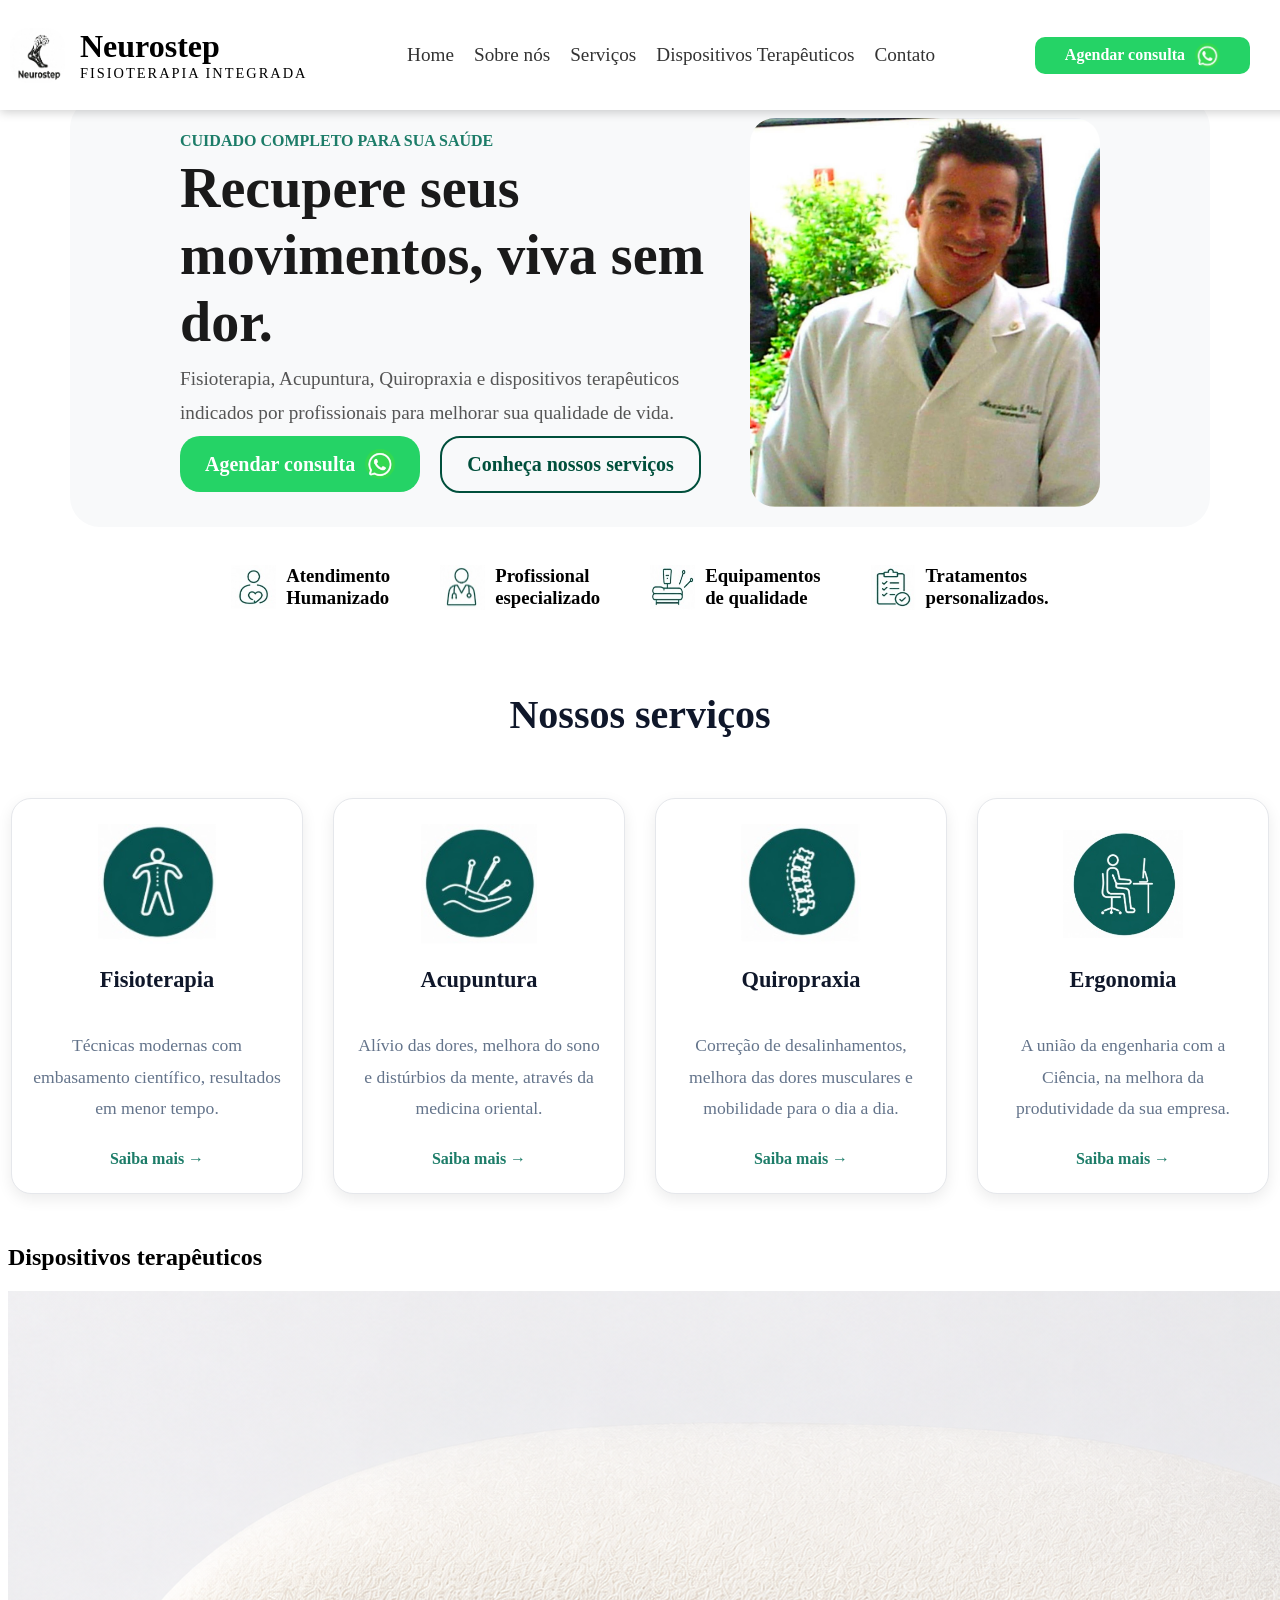
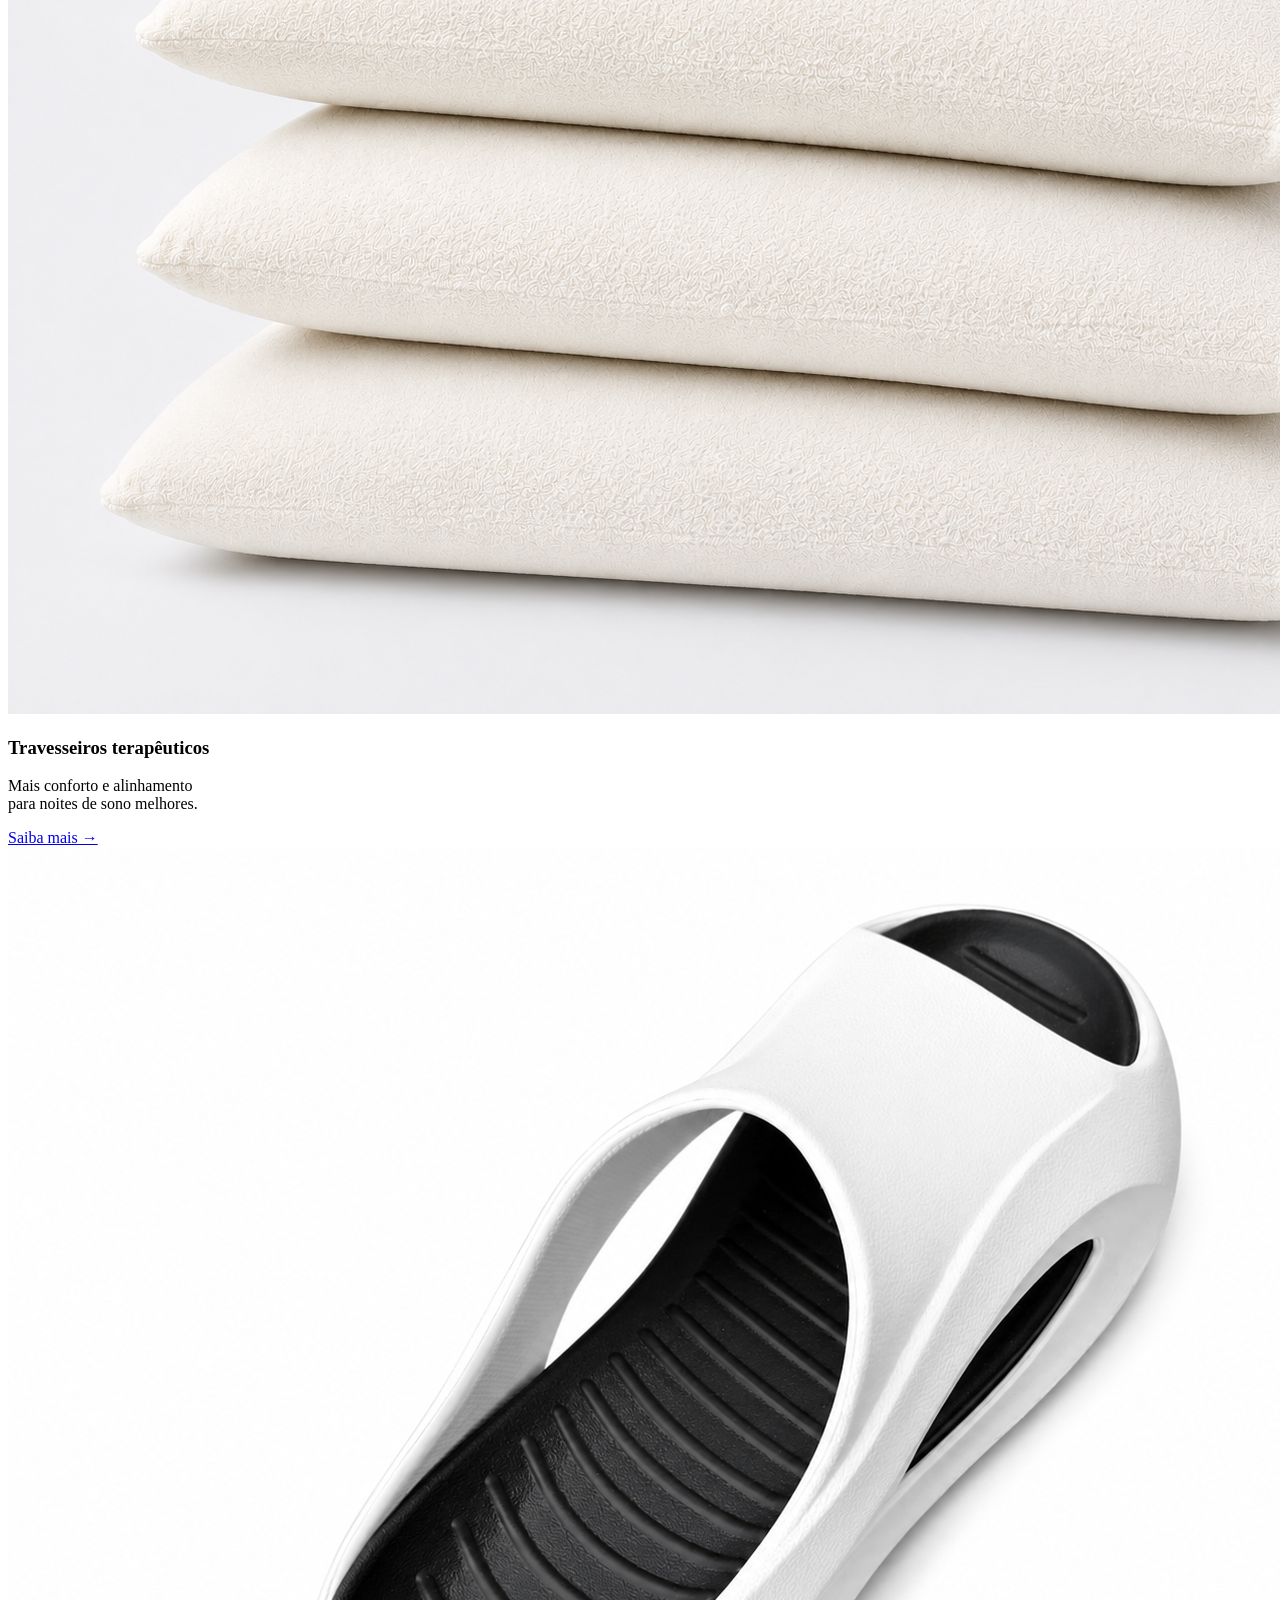
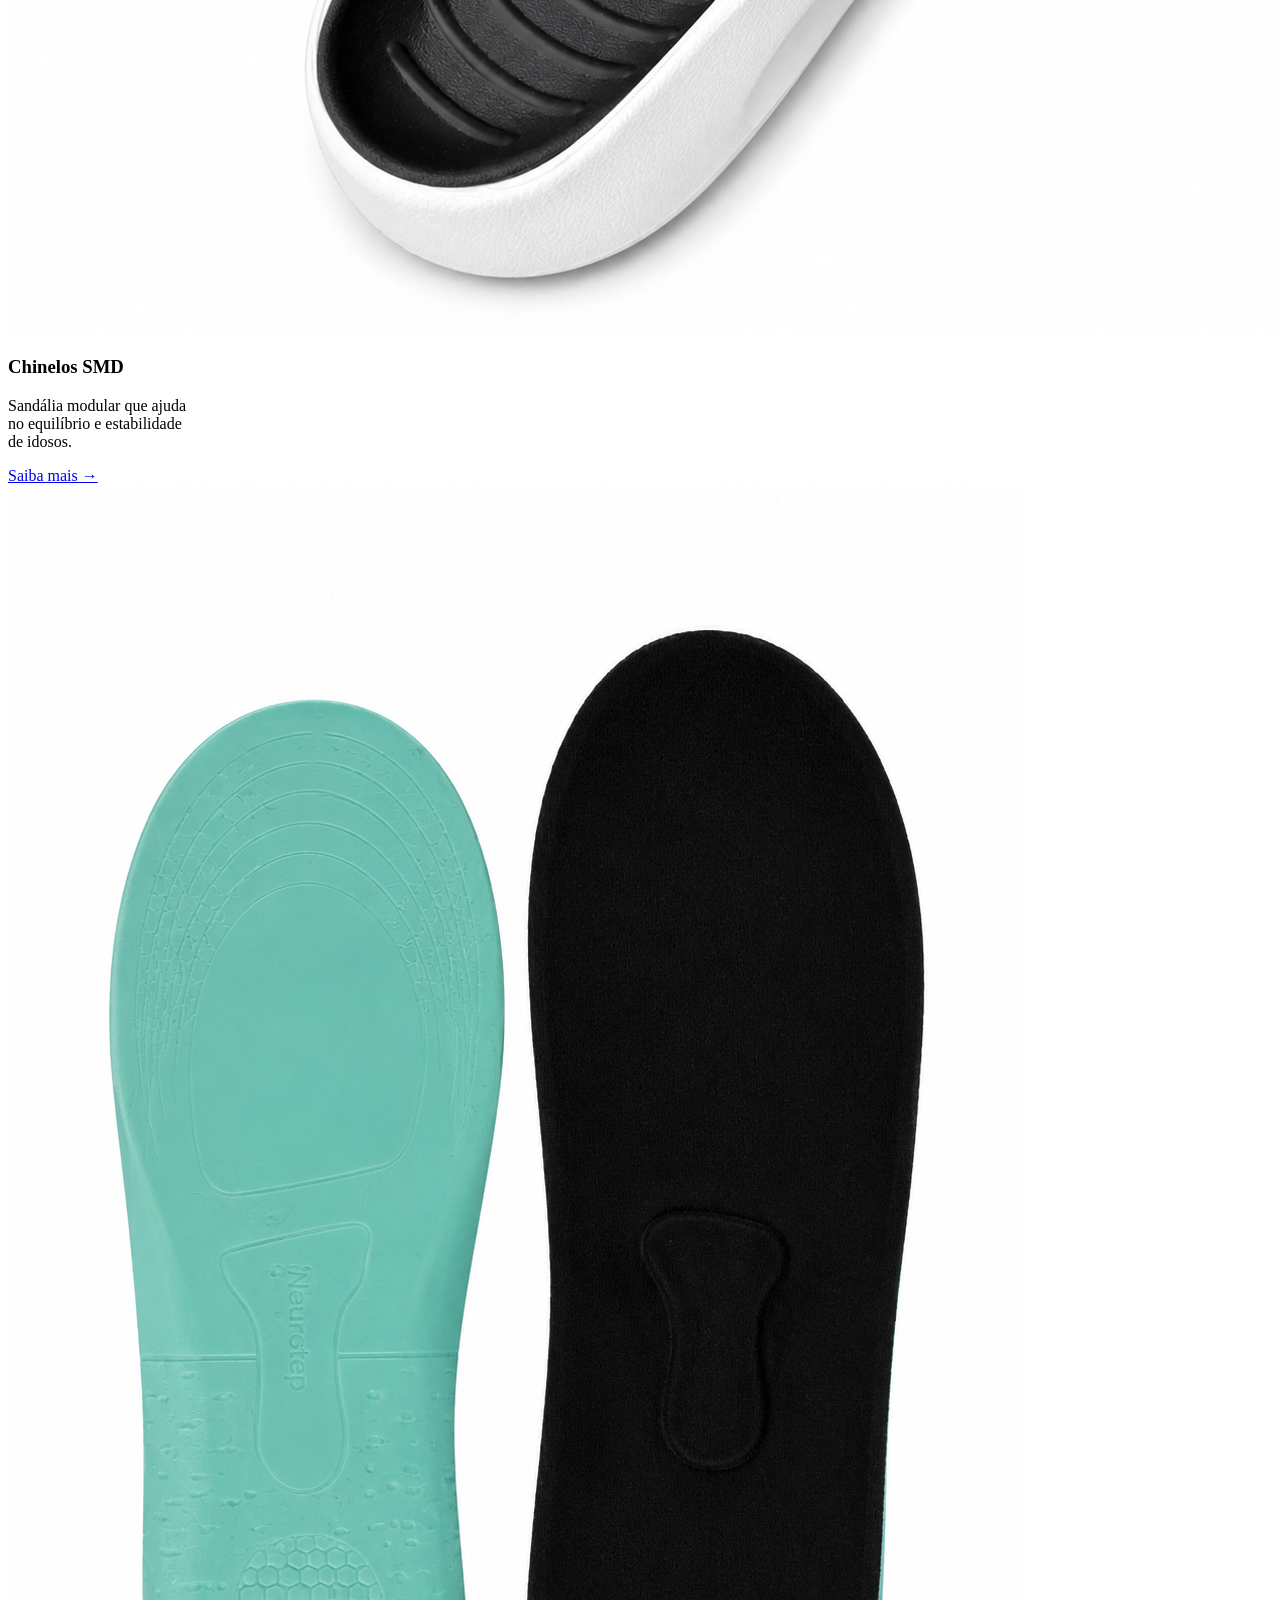
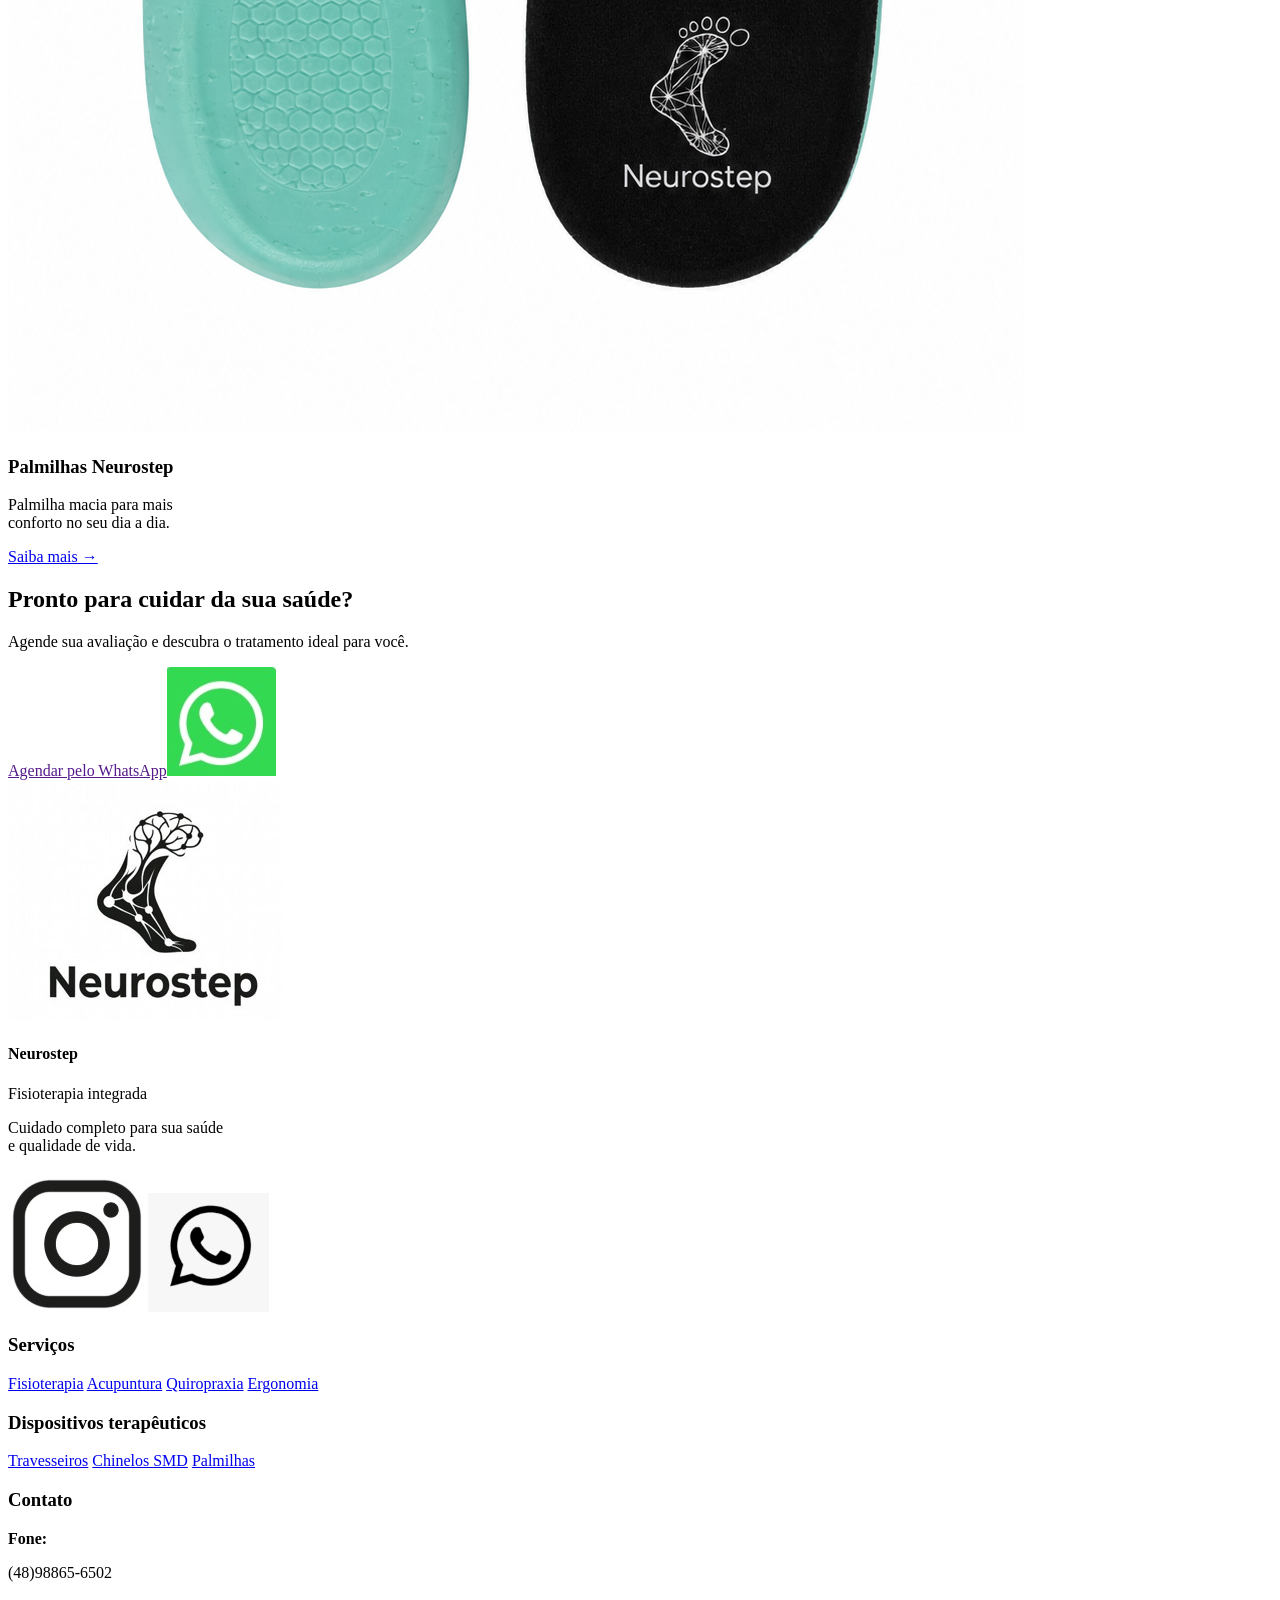
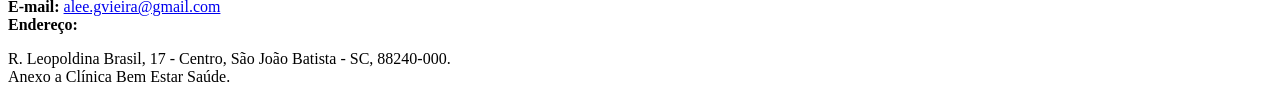
==== index.html @ 9f748d9e "Finalizada seção de serviços" ====
<!DOCTYPE html>
<html lang="pt-br">

<head>
    <meta charset="UTF-8">
    <meta name="viewport" content="width=device-width, initial-scale=1.0">
    <link rel="stylesheet" href="./src/css/style.css">

    <title>Neurostep | Fisioterapia Integrada</title>
</head>

<body>

    <!--HEADER-->
    <header class="container">
        <section class="header-logo">
            <img src="./src/img/logo/neurostep.jpg" alt="logo-marca">

            <div class="texto-logo">
                <h2 class="logo">Neurostep</h2>
                <p>FISIOTERAPIA INTEGRADA</p>
            </div>
        </section>
        <nav class="navbar">
            <a href="./index.html">Home</a>
            <a href="./src/pages/sobre.html" target="_blank">Sobre nós</a>
            <a href="./src/pages/servicos.html" target="_blank">Serviços</a>
            <a href="./src/pages/produtos.html" target="_blank">Dispositivos Terapêuticos</a>
            <a href="./src/pages/contato.html" target="_blank">Contato</a>
        </nav>
        <a href="#" class="btn-whatsapp">
            Agendar consulta
            <img src="./src/img/icones/whatsapp.jpg" alt="icone-whatsApp">
        </a>
    </header>
    <!--BANNER-->
    <main>
        <section class="banner-principal">
            <div class="banner-info">
                <h2>CUIDADO COMPLETO PARA SUA SAÚDE</h2>
                <h1>Recupere seus movimentos, viva sem dor.</h1>
                <p>Fisioterapia, Acupuntura, Quiropraxia e dispositivos terapêuticos indicados por profissionais
                    para melhorar sua qualidade de vida. </p>
                <div class="banner-botoes">
                    <a href="#" class="btn-agendar">
                        Agendar consulta
                        <img src="./src/img/icones/whatsapp.jpg" alt="icone-whatsApp">
                    </a>
                    <a href="./src/pages/servicos.html" class="btn-servicos">
                        Conheça nossos serviços</a>
                </div>
            </div>
            
            <div class="banner-conteudo">
                <img src="./src/img/banners/banner.jpeg" alt="imagem do profissional">
            </div>
        </section>

        <section class="diferenciais">
            <div class="card-diferencial">
                <img src="./src/img/simbolos/atendimento.jpg" alt="simbolo-atendimento">
                <h3>Atendimento <br>Humanizado</h3>
            </div>

            <div class="card-diferencial">
                <img src="./src/img/simbolos/profissional.jpg" alt="simbolo-profissional">
                <h3>Profissional <br> especializado</h3>
            </div>

            <div class="card-diferencial">
                <img src="./src/img/simbolos/equipamento.jpg" alt="simbolo-equipamento">
                <h3>Equipamentos <br>de qualidade</h3>
            </div>

            <div class="card-diferencial">
                <img src="./src/img/simbolos/tratamento.jpg" alt="simbolo-tratamento">
                <h3>Tratamentos <br> personalizados.</h3>
            </div>
        </section>


        <!--SERVIÇOS-->
        <section class="servicos">
            <h2>Nossos serviços</h2>
            <div class="container-servicos">
                <div class="card-servicos">
                    <img src="./src/img/simbolos/fisioterapia.jpg" alt="simbolo-fisio">
                    <h3>Fisioterapia</h3>

                    <p>Técnicas modernas com embasamento científico, resultados em menor tempo.
                    </p>
                    <a href="./src/pages/servicos/fisioterapia.html" target="_blank">Saiba mais →</a>
                </div>
                <div class="card-servicos">
                    <img src="./src/img/simbolos/acupuntura.jpg" alt="simbolo-acupuntura">
                    <h3>Acupuntura</h3>
                    <p>Alívio das dores, melhora do sono e distúrbios da mente, através da medicina oriental.</p>                   
                    <a href="./src/pages/servicos/acupuntura.html" target="_blank">Saiba mais →</a>
                </div>
                <div class="card-servicos">
                    <img src="./src/img/simbolos/quiropraxia.jpg" alt="simbolo-quiropraxia">
                    <h3>Quiropraxia</h3>
                    <p>Correção de desalinhamentos, melhora das dores musculares e mobilidade para o dia a dia.</p>
                    <a href="./src/pages/servicos/quiropraxia.html" target="_blank">Saiba mais →</a>
                </div>

                <div class="card-servicos">
                    <img src="./src/img/simbolos/ergonomia.jpg" alt="simbolo-ergonomia">
                    <h3>Ergonomia</h3>
                    <p>A união da engenharia com a Ciência, na melhora da produtividade da sua empresa.                        
                    </p>
                    <a href="./src/pages/servicos/ergonomia.html" target="_blank">Saiba mais →</a>
                </div>

            </div>
        </section>

        <!--Produtos Dispositivos terapêuticos-->

        <section class="produtos">
            <h2>Dispositivos terapêuticos</h2>
            <div class="container-produtos">
                <div class="card-produto">
                    <img src="./src/img/travesseiro/macio_tres.png" alt="imagem-travesseiro">
                    <h3>Travesseiros terapêuticos</h3>
                    <p>Mais conforto e alinhamento <br> para noites de sono melhores.</p>
                    <a href="./src/pages/produtos/travesseiros.html">Saiba mais →</a>
                </div>
                <div class="card-produto">
                    <img src="./src/img/chinelo_comfy/bco_direito.png" alt="Chinelo SMD terapêutico">
                    <h3>Chinelos SMD</h3>
                    <p>Sandália modular que ajuda <br> no equilíbrio e estabilidade <br> de idosos.</p>
                    <a href="./src/pages/produtos/chinelos.html">Saiba mais →</a>
                </div>
                <div class="card-produto">
                    <img src="./src/img/palmilha/palm.verde.png" alt="Palmilha Neurostep terapêutica">
                    <h3>Palmilhas Neurostep</h3>
                    <p>Palmilha macia para mais <br> conforto no seu dia a dia.</p>
                    <a href="./src/pages/produtos/palmilhas.html">Saiba mais →</a>
                </div>
            </div>
        </section>


        <!--CHAMADA-AÇÃO-->
        <section class="chamada-acao">
            <h2>Pronto para cuidar da sua saúde?</h2>
            <p>Agende sua avaliação e descubra o tratamento ideal para você.</p>
            <a href="" class="cta-botao">Agendar pelo WhatsApp<img src="./src/img/icones/whatsapp.jpg"
                    alt="icone-whatsApp"></a>
        </section>
    </main>


    <!-- FOOTER-->
    <footer class="footer-container">
        <div class="footer-info">
            <div class="marca">
                <img src="./src/img/logo/neurostep.jpg" alt="logo-marca">
                <h4>Neurostep</h4>
                <p>Fisioterapia integrada</p>
            </div>
            <p class="footer-descricao">Cuidado completo para sua saúde <br> e qualidade de vida.</p>
            <div class="redes-sociais">
                <a href="#"><img src="./src/img/icones/instagran.jpg" alt="icone-instagram"></a>
                <a href="#"><img src="./src/img/icones/whats-pto-bco.jpg" alt="icone-whatsApp"></a>
            </div>
        </div>
        <div class="footer-servicos">
            <h3>Serviços</h3>
            <a href="./src/pages/servicos/fisioterapia.html">Fisioterapia</a>
            <a href="./src/pages/servicos/acupuntura.html">Acupuntura</a>
            <a href="./src/pages/servicos/quiropraxia.html">Quiropraxia</a>
            <a href="./src/pages/servicos/ergonomia.html">Ergonomia</a>
        </div>
        <div class="footer-produtos">
            <h3>Dispositivos terapêuticos</h3>
            <a href="./src/pages/produtos/travesseiros.html">Travesseiros</a>
            <a href="./src/pages/produtos/chinelos.html">Chinelos SMD</a>
            <a href="./src/pages/produtos/palmilhas.html">Palmilhas</a>
        </div>
        <div class="footer-contato">
            <h3>Contato</h3>
            <div class="telefone-contato">
                <strong>Fone:</strong>
                <p>(48)98865-6502</p>
            </div>
            <div class="email-contato">
                <strong>E-mail:</strong>
                <a href="#">alee.gvieira@gmail.com</a>
            </div>


            <div class="endereco-contato">
                <strong>Endereço:</strong>
                <p>R. Leopoldina Brasil, 17 - Centro, São João Batista - SC, 88240-000. <br>Anexo a Clínica Bem
                    Estar Saúde.</p>
            </div>
        </div>
    </footer>
</body>

</html>
---- src/css/style.css ----
@import url("./header.css");
@import url("./banner.css");
@import url("./diferenciais.css");
@import url("./servicos.css");
@import url("./produtos.css");
@import url("/src/css/chamada_acao.css");
@import url("./footer.css");
@import url("./responsive.css");
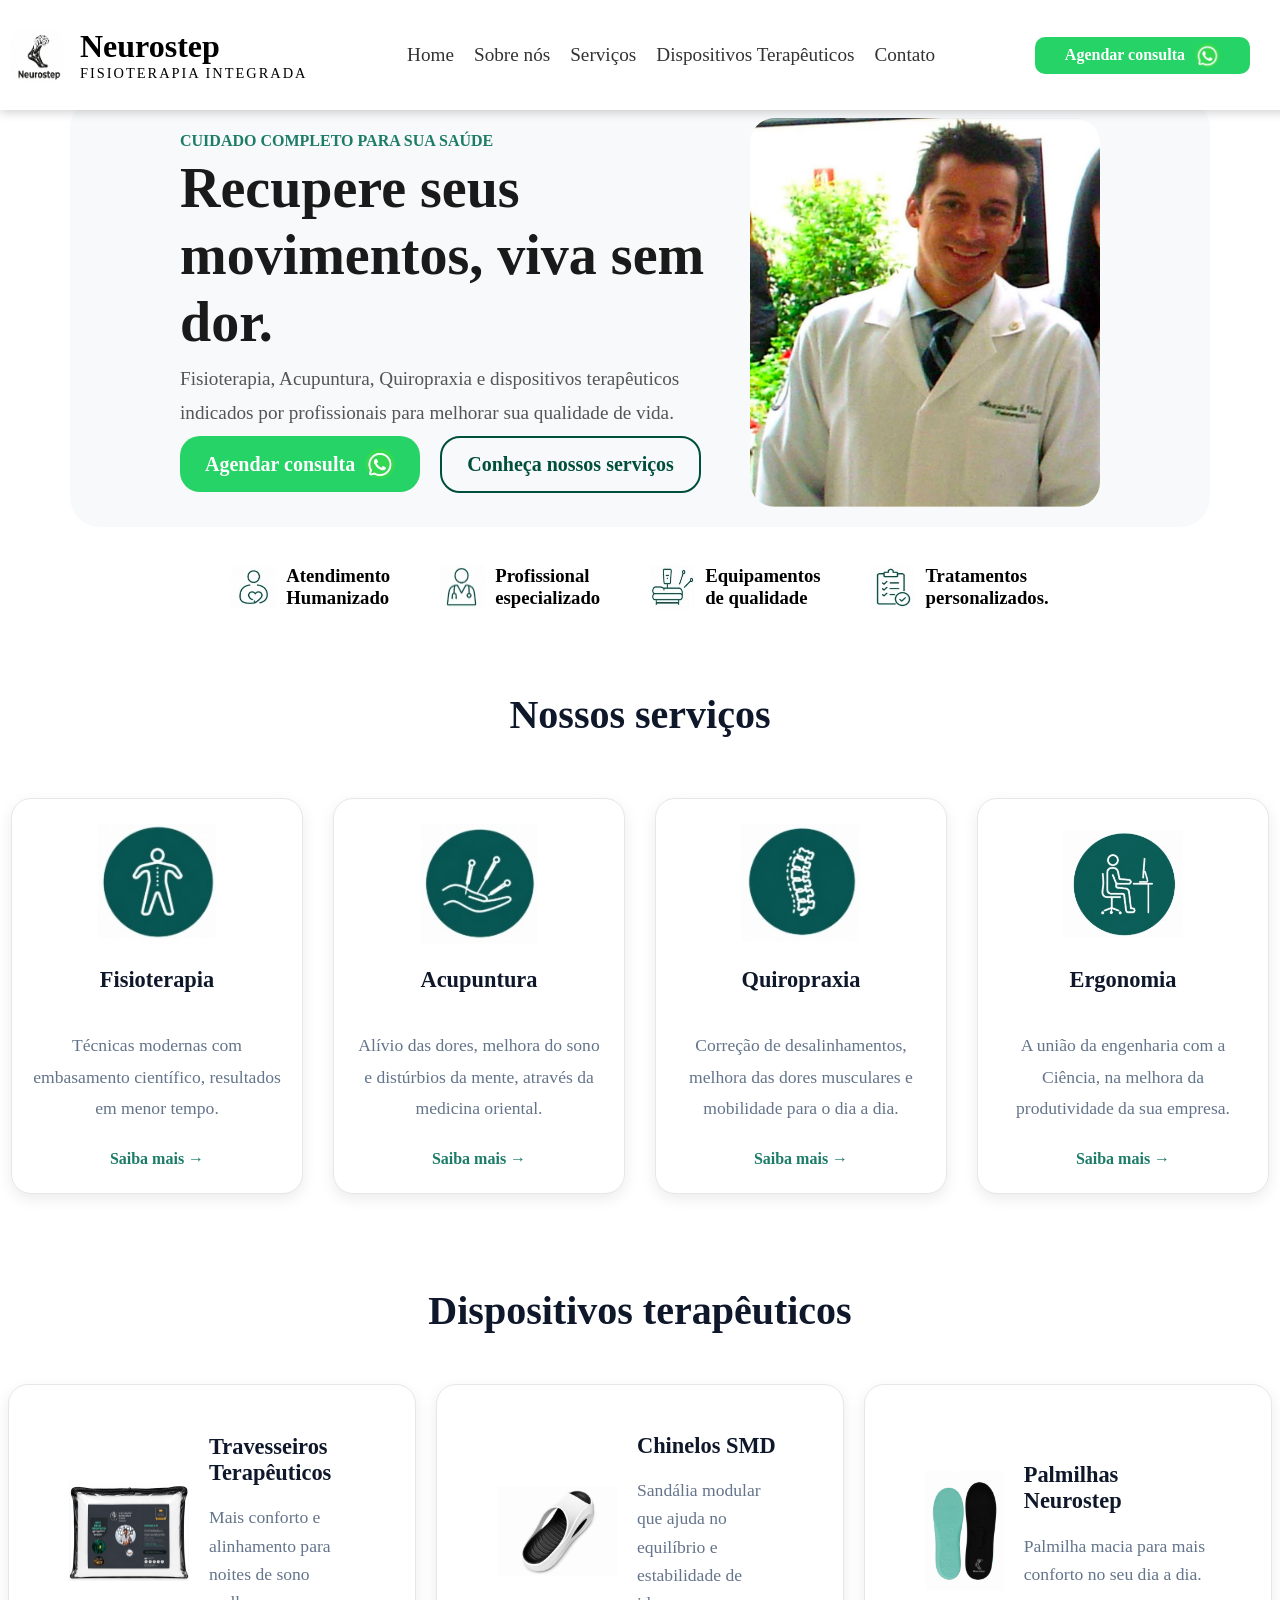
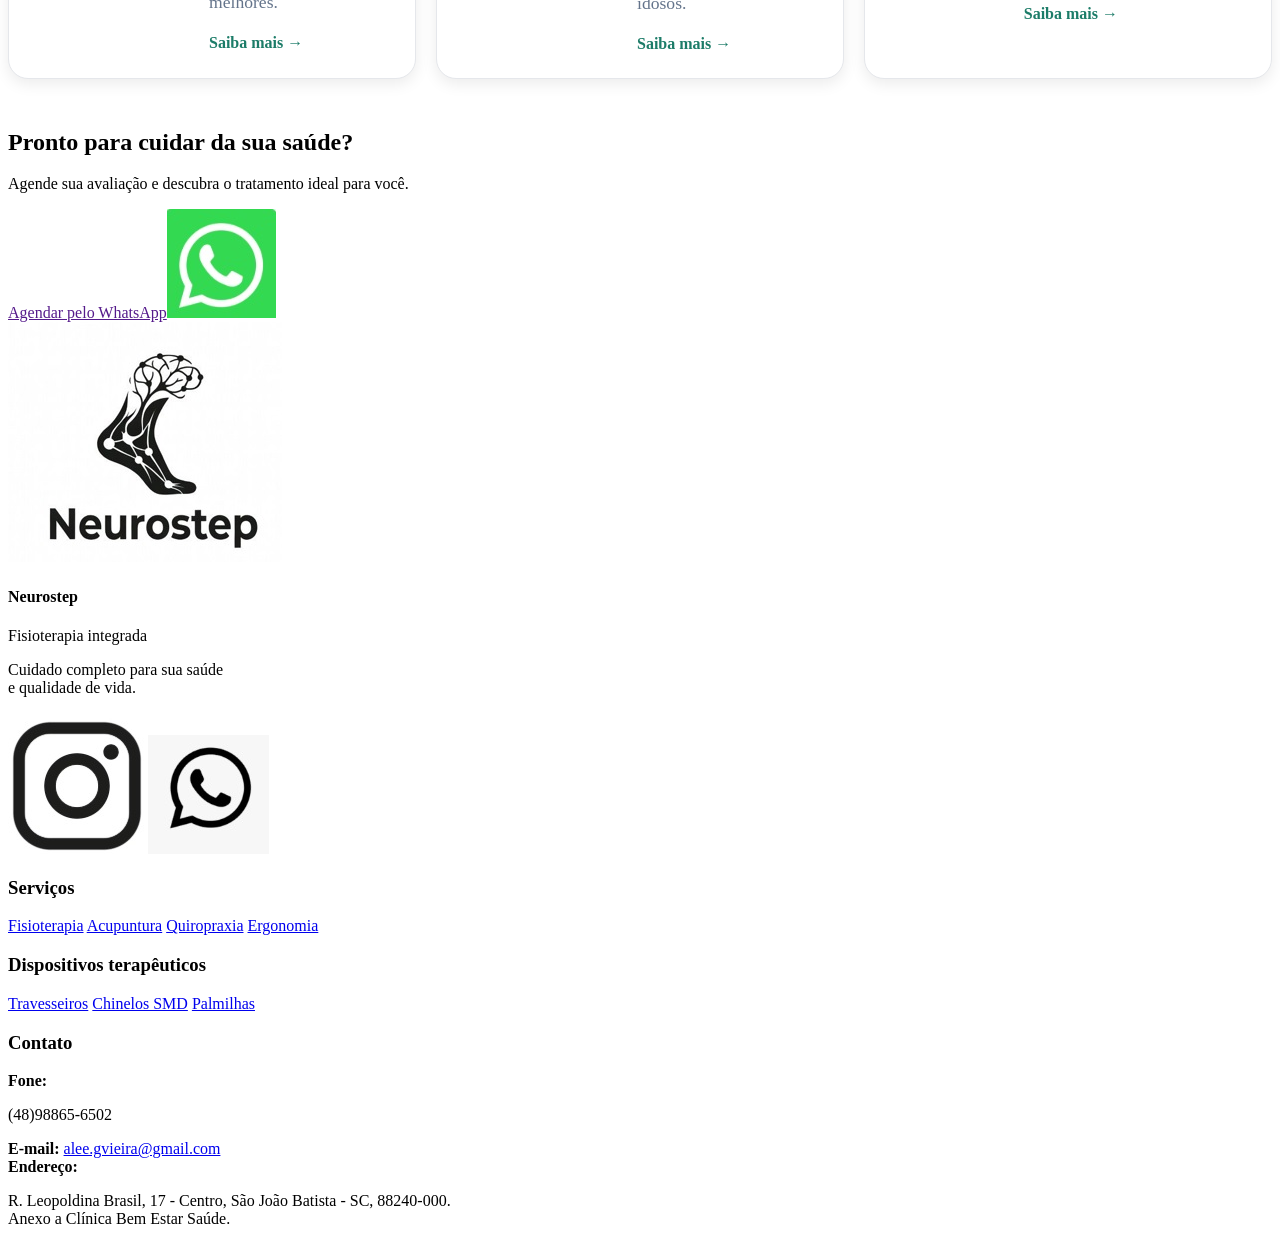
==== commit bf3830b0: "Finalizada seção de dispositivos terapêuticos" ====
--- a/index.html
+++ b/index.html
@@ -50,7 +50,7 @@
                         Conheça nossos serviços</a>
                 </div>
             </div>
-            
+
             <div class="banner-conteudo">
                 <img src="./src/img/banners/banner.jpeg" alt="imagem do profissional">
             </div>
@@ -94,7 +94,7 @@
                 <div class="card-servicos">
                     <img src="./src/img/simbolos/acupuntura.jpg" alt="simbolo-acupuntura">
                     <h3>Acupuntura</h3>
-                    <p>Alívio das dores, melhora do sono e distúrbios da mente, através da medicina oriental.</p>                   
+                    <p>Alívio das dores, melhora do sono e distúrbios da mente, através da medicina oriental.</p>
                     <a href="./src/pages/servicos/acupuntura.html" target="_blank">Saiba mais →</a>
                 </div>
                 <div class="card-servicos">
@@ -107,7 +107,7 @@
                 <div class="card-servicos">
                     <img src="./src/img/simbolos/ergonomia.jpg" alt="simbolo-ergonomia">
                     <h3>Ergonomia</h3>
-                    <p>A união da engenharia com a Ciência, na melhora da produtividade da sua empresa.                        
+                    <p>A união da engenharia com a Ciência, na melhora da produtividade da sua empresa.
                     </p>
                     <a href="./src/pages/servicos/ergonomia.html" target="_blank">Saiba mais →</a>
                 </div>
@@ -115,28 +115,35 @@
             </div>
         </section>
 
-        <!--Produtos Dispositivos terapêuticos-->
+        <!--PRODUTOS - Dispositivos terapêuticos-->
 
         <section class="produtos">
             <h2>Dispositivos terapêuticos</h2>
             <div class="container-produtos">
+
                 <div class="card-produto">
-                    <img src="./src/img/travesseiro/macio_tres.png" alt="imagem-travesseiro">
-                    <h3>Travesseiros terapêuticos</h3>
-                    <p>Mais conforto e alinhamento <br> para noites de sono melhores.</p>
-                    <a href="./src/pages/produtos/travesseiros.html">Saiba mais →</a>
+                    <img src="./src/img/travesseiro/travesseiro_macio.png" alt="imagem-travesseiro">
+                    <div class="produto-info">
+                        <h3>Travesseiros Terapêuticos</h3>
+                        <p>Mais conforto e alinhamento  para noites de sono melhores.</p>
+                        <a href="./src/pages/produtos/travesseiros.html" target="_blank">Saiba mais →</a>
+                    </div>
                 </div>
                 <div class="card-produto">
                     <img src="./src/img/chinelo_comfy/bco_direito.png" alt="Chinelo SMD terapêutico">
-                    <h3>Chinelos SMD</h3>
-                    <p>Sandália modular que ajuda <br> no equilíbrio e estabilidade <br> de idosos.</p>
-                    <a href="./src/pages/produtos/chinelos.html">Saiba mais →</a>
+                    <div class="produto-info">
+                        <h3>Chinelos SMD</h3>
+                        <p>Sandália modular que ajuda no equilíbrio e estabilidade de idosos.</p>
+                        <a href="./src/pages/produtos/chinelos.html" target="_blank">Saiba mais →</a>
+                    </div>
                 </div>
                 <div class="card-produto">
                     <img src="./src/img/palmilha/palm.verde.png" alt="Palmilha Neurostep terapêutica">
-                    <h3>Palmilhas Neurostep</h3>
-                    <p>Palmilha macia para mais <br> conforto no seu dia a dia.</p>
-                    <a href="./src/pages/produtos/palmilhas.html">Saiba mais →</a>
+                    <div class="produto-info">
+                        <h3>Palmilhas Neurostep</h3>
+                        <p>Palmilha macia para mais conforto no seu dia a dia.</p>
+                        <a href="./src/pages/produtos/palmilhas.html" target="_blank">Saiba mais →</a>
+                    </div>
                 </div>
             </div>
         </section>
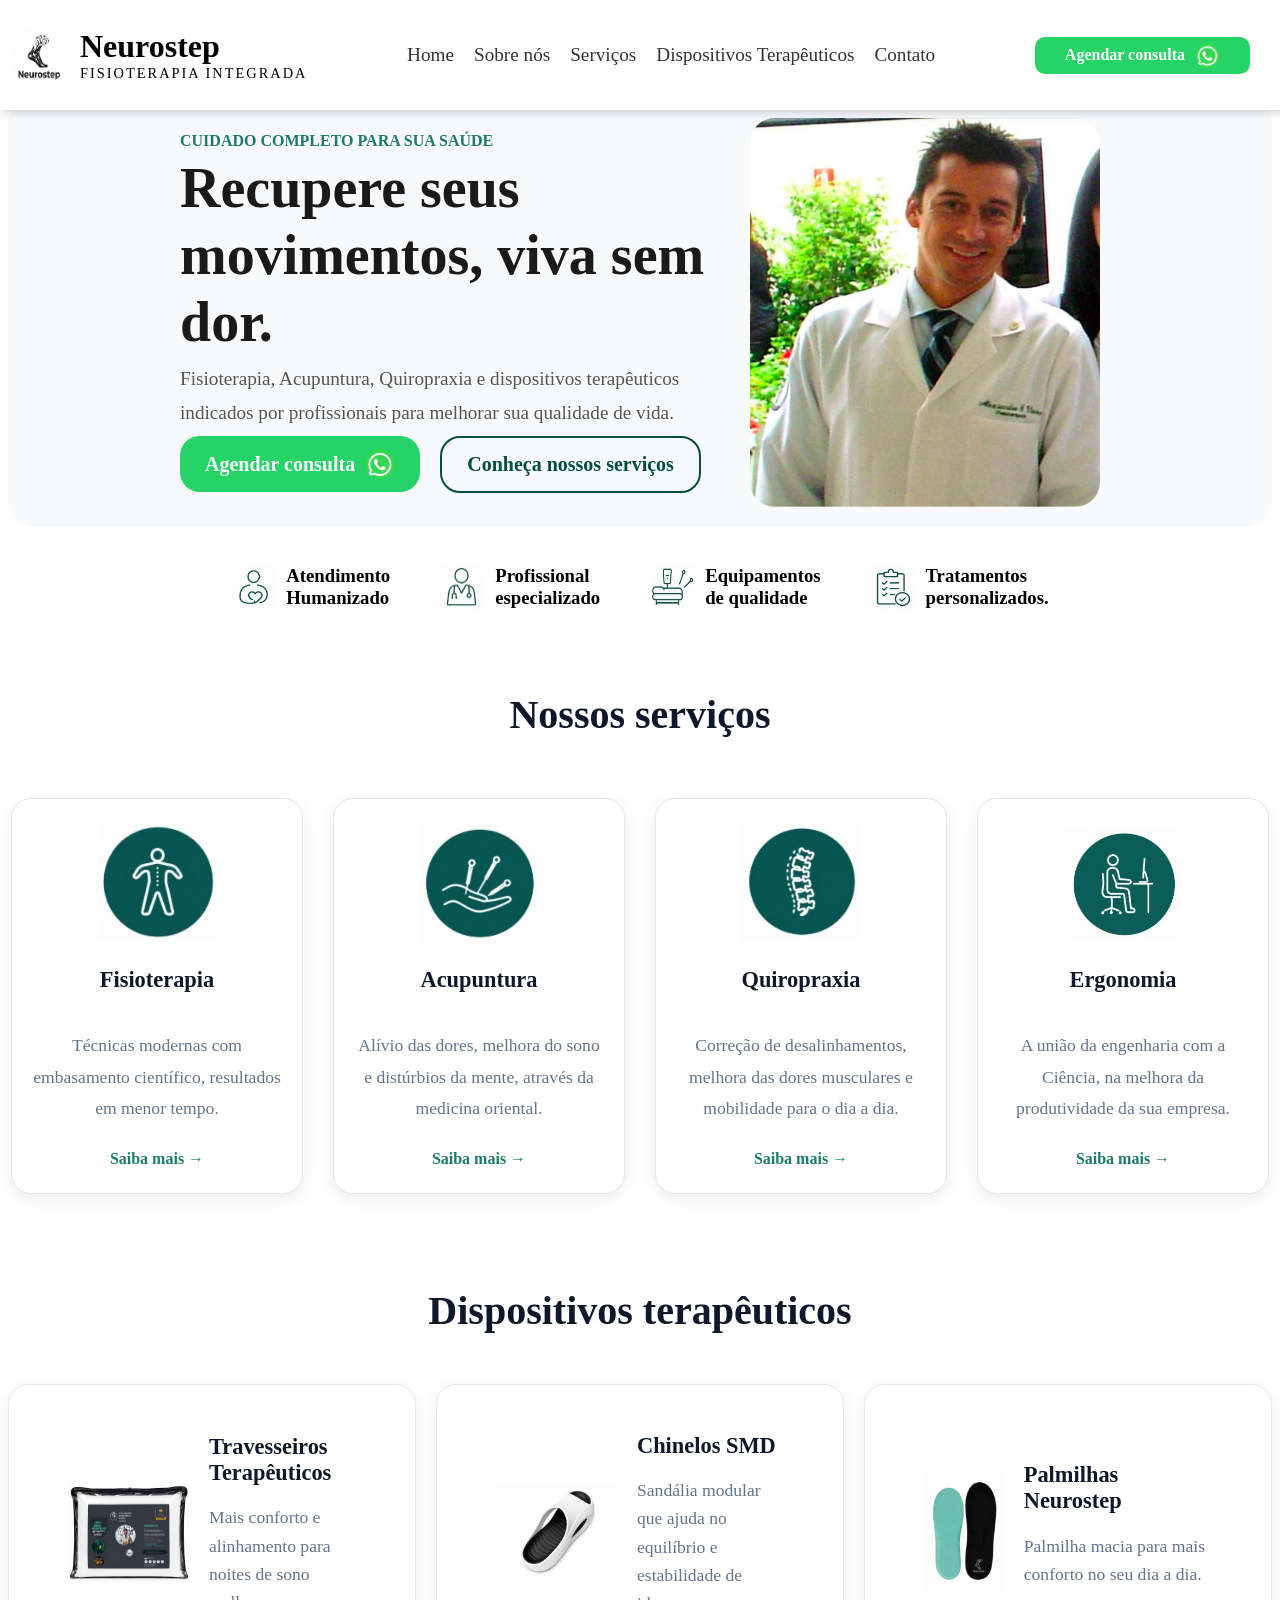
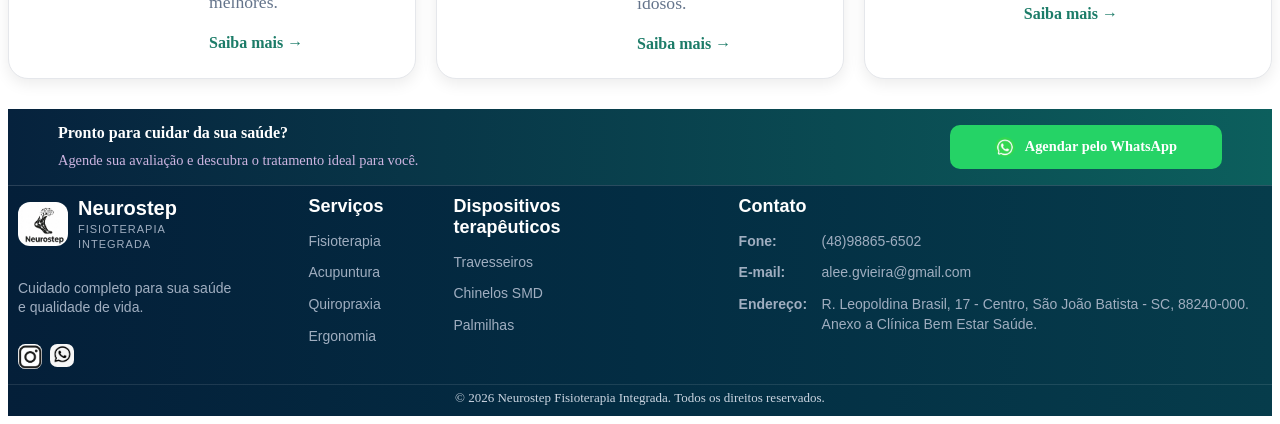
==== commit 4d80ac40: "feat: finaliza footer com serviços, contato e redes sociais" ====
--- a/index.html
+++ b/index.html
@@ -116,7 +116,6 @@
         </section>
 
         <!--PRODUTOS - Dispositivos terapêuticos-->
-
         <section class="produtos">
             <h2>Dispositivos terapêuticos</h2>
             <div class="container-produtos">
@@ -125,7 +124,7 @@
                     <img src="./src/img/travesseiro/travesseiro_macio.png" alt="imagem-travesseiro">
                     <div class="produto-info">
                         <h3>Travesseiros Terapêuticos</h3>
-                        <p>Mais conforto e alinhamento  para noites de sono melhores.</p>
+                        <p>Mais conforto e alinhamento para noites de sono melhores.</p>
                         <a href="./src/pages/produtos/travesseiros.html" target="_blank">Saiba mais →</a>
                     </div>
                 </div>
@@ -151,21 +150,28 @@
 
         <!--CHAMADA-AÇÃO-->
         <section class="chamada-acao">
-            <h2>Pronto para cuidar da sua saúde?</h2>
-            <p>Agende sua avaliação e descubra o tratamento ideal para você.</p>
-            <a href="" class="cta-botao">Agendar pelo WhatsApp<img src="./src/img/icones/whatsapp.jpg"
-                    alt="icone-whatsApp"></a>
+
+            <div class="cta-info">
+                <div class="cta-texto">
+                    <h2>Pronto para cuidar da sua saúde?</h2>
+                    <p>Agende sua avaliação e descubra o tratamento ideal para você.</p>
+                </div>
+            </div>
+            <a href="" class="cta-botao"><img src="./src/img/icones/whatsapp.jpg" alt="icone-whatsApp">Agendar pelo
+                WhatsApp</a>
         </section>
     </main>
 
 
-    <!-- FOOTER-->
+    <!-- FOOTER FINALIZADO-->
     <footer class="footer-container">
         <div class="footer-info">
             <div class="marca">
                 <img src="./src/img/logo/neurostep.jpg" alt="logo-marca">
-                <h4>Neurostep</h4>
-                <p>Fisioterapia integrada</p>
+                <div class="logo-texto">
+                    <h4>Neurostep</h4>
+                    <p>Fisioterapia integrada</p>
+                </div>
             </div>
             <p class="footer-descricao">Cuidado completo para sua saúde <br> e qualidade de vida.</p>
             <div class="redes-sociais">
@@ -173,38 +179,50 @@
                 <a href="#"><img src="./src/img/icones/whats-pto-bco.jpg" alt="icone-whatsApp"></a>
             </div>
         </div>
+
+        <!--SERVICOS FINALIZADO-->
         <div class="footer-servicos">
             <h3>Serviços</h3>
-            <a href="./src/pages/servicos/fisioterapia.html">Fisioterapia</a>
-            <a href="./src/pages/servicos/acupuntura.html">Acupuntura</a>
-            <a href="./src/pages/servicos/quiropraxia.html">Quiropraxia</a>
-            <a href="./src/pages/servicos/ergonomia.html">Ergonomia</a>
-        </div>
+                <a href="./src/pages/servicos/fisioterapia.html" target="_blank">Fisioterapia</a>
+                <a href="./src/pages/servicos/acupuntura.html" target="_blank">Acupuntura</a>
+                <a href="./src/pages/servicos/quiropraxia.html" target="_blank">Quiropraxia</a>
+                <a href="./src/pages/servicos/ergonomia.html" target="_blank">Ergonomia</a>
+            </div>
+       
+        <!--PRODUTOS FINALIZADO-->
         <div class="footer-produtos">
             <h3>Dispositivos terapêuticos</h3>
-            <a href="./src/pages/produtos/travesseiros.html">Travesseiros</a>
-            <a href="./src/pages/produtos/chinelos.html">Chinelos SMD</a>
-            <a href="./src/pages/produtos/palmilhas.html">Palmilhas</a>
+            <div class="lista-produtos">
+                <a href="./src/pages/produtos/travesseiros.html" class="item-produto" target="_blank">Travesseiros</a>
+                <a href="./src/pages/produtos/chinelos.html" class="item-produto" target="_blank">Chinelos SMD</a>
+                <a href="./src/pages/produtos/palmilhas.html" class="item-produto" target="_blank">Palmilhas</a>
+            </div>
         </div>
+
+        <!--FINALIZADO-->
         <div class="footer-contato">
             <h3>Contato</h3>
-            <div class="telefone-contato">
-                <strong>Fone:</strong>
-                <p>(48)98865-6502</p>
-            </div>
-            <div class="email-contato">
-                <strong>E-mail:</strong>
-                <a href="#">alee.gvieira@gmail.com</a>
-            </div>
-
-
-            <div class="endereco-contato">
-                <strong>Endereço:</strong>
-                <p>R. Leopoldina Brasil, 17 - Centro, São João Batista - SC, 88240-000. <br>Anexo a Clínica Bem
-                    Estar Saúde.</p>
-            </div>
+            <p class="linha-contato">
+                <strong class="rotulo">Fone:</strong>
+                <span class="texto-contato">(48)98865-6502</span>
+            </p>
+            <p class="linha-contato">
+                <strong class="rotulo">E-mail:</strong>
+                <span class="texto-contato">alee.gvieira@gmail.com</span>
+            </p>
+            <p class="linha-contato">
+                <strong class="rotulo">Endereço:</strong>
+                <span class="texto-contato">R. Leopoldina Brasil, 17 - Centro, São João Batista - SC, 88240-000. Anexo a
+                    Clínica Bem
+                    Estar Saúde.</span>
+            </p>
         </div>
+        
     </footer>
+    <div class="footer-copy">
+        © 2026 Neurostep Fisioterapia Integrada. Todos os direitos reservados.
+    </div>
+    
 </body>
 
 </html>
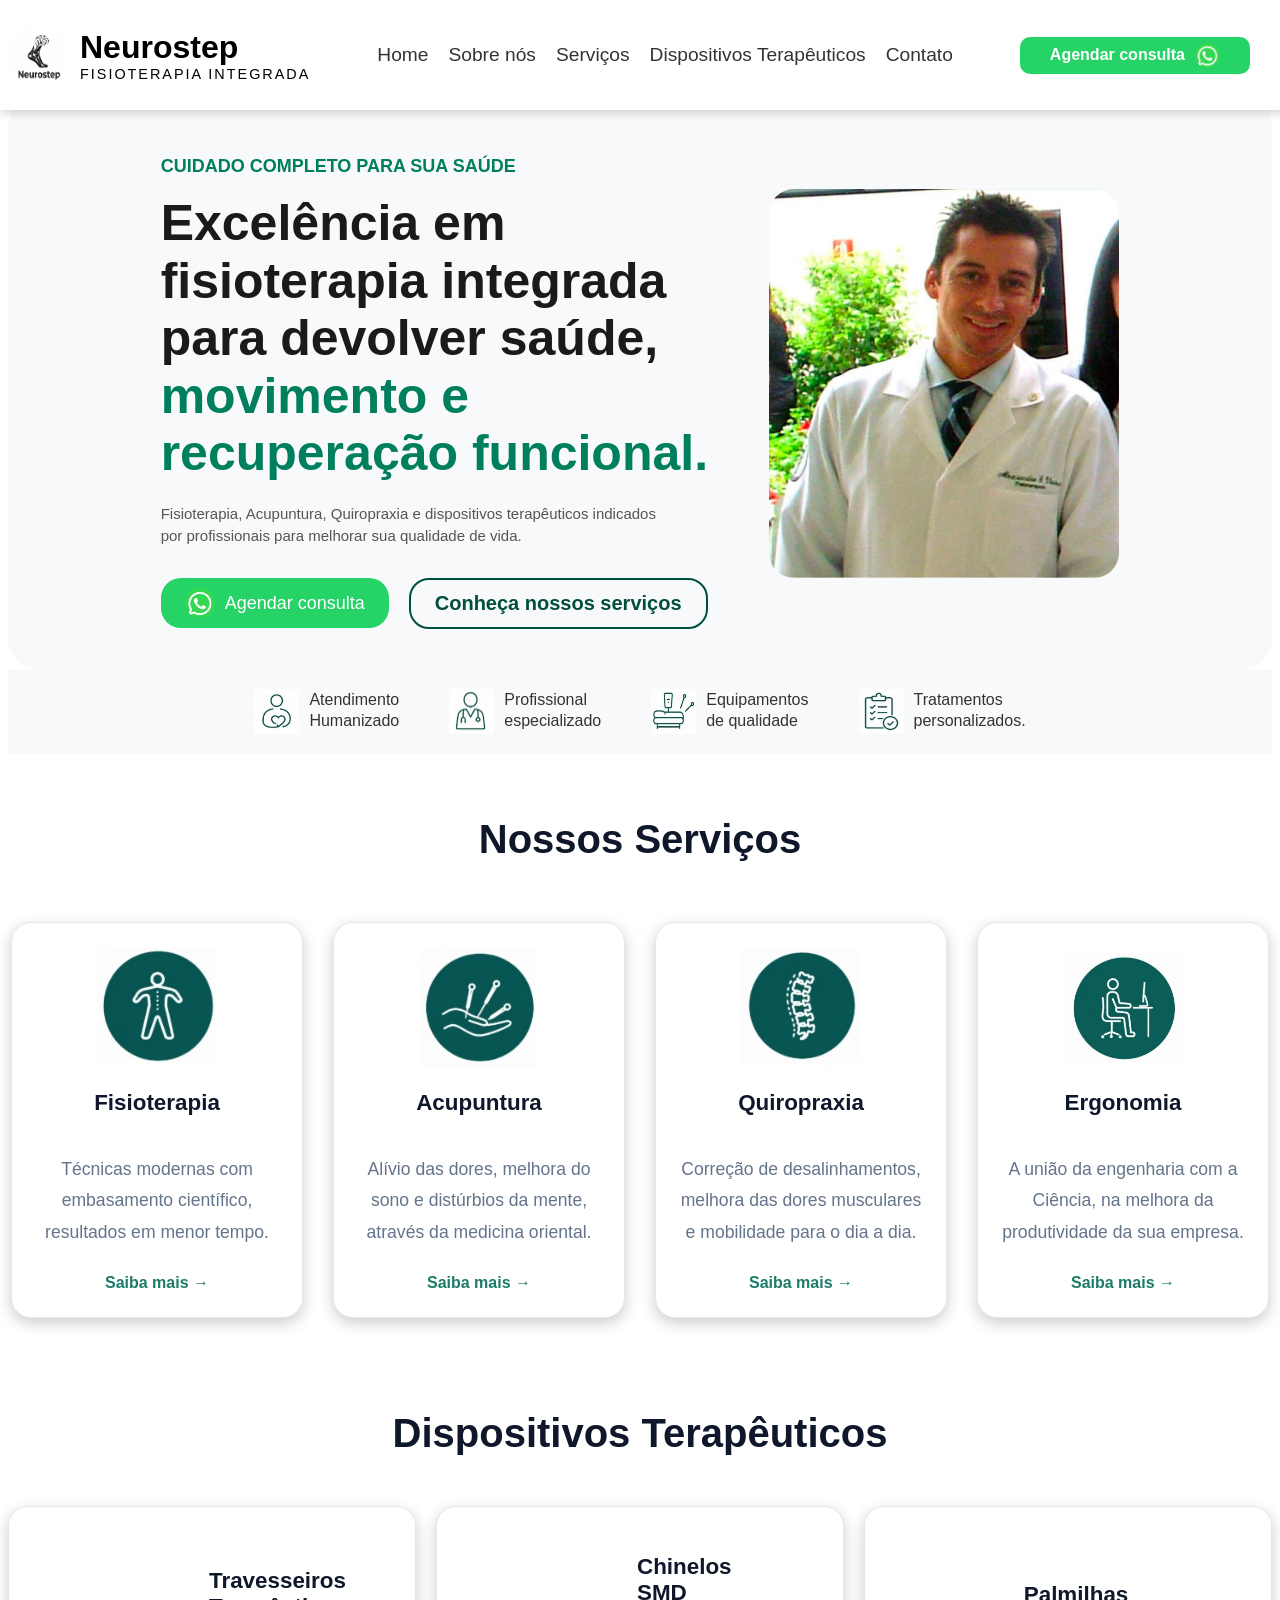
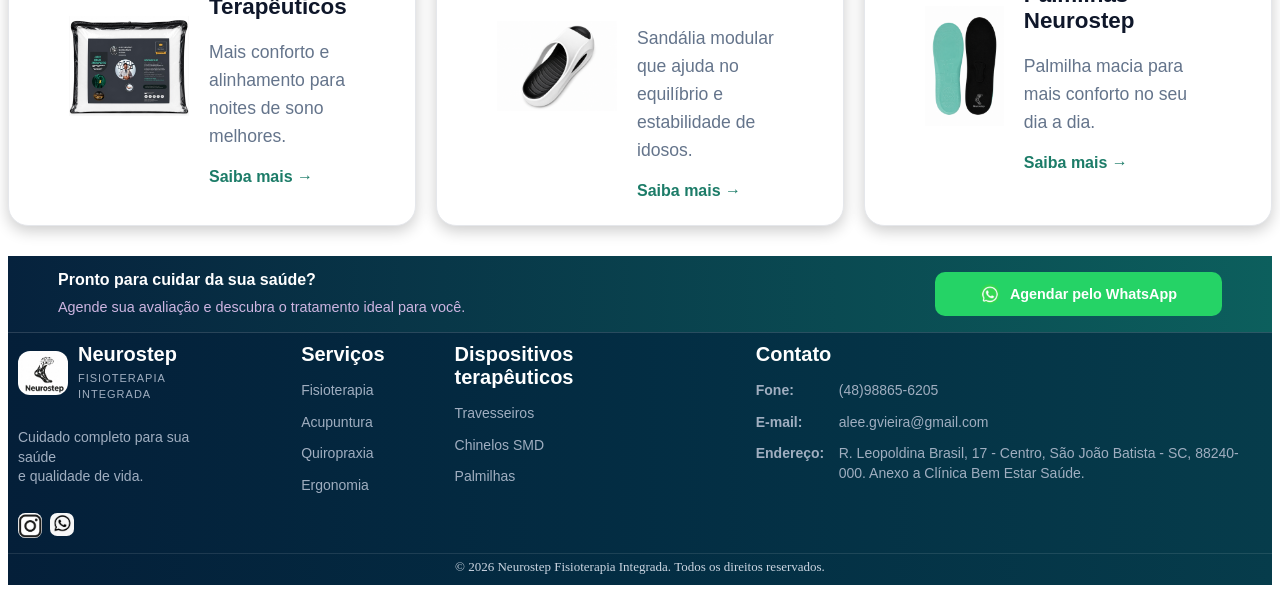
==== commit d496a582: "FINALIZADA PÁGINA INICIAL DA NEUROSTEP" ====
--- a/index.html
+++ b/index.html
@@ -36,52 +36,56 @@
     <!--BANNER-->
     <main>
         <section class="banner-principal">
+
             <div class="banner-info">
-                <h2>CUIDADO COMPLETO PARA SUA SAÚDE</h2>
-                <h1>Recupere seus movimentos, viva sem dor.</h1>
-                <p>Fisioterapia, Acupuntura, Quiropraxia e dispositivos terapêuticos indicados por profissionais
-                    para melhorar sua qualidade de vida. </p>
+
+                <p class="banner-subtitulo">CUIDADO COMPLETO PARA SUA SAÚDE</p>
+                <h1>Excelência em fisioterapia integrada para devolver saúde, <span class="destaque-verde"> movimento e
+                        recuperação funcional.</span></h1>
+                <p class="banner-descricao">Fisioterapia, Acupuntura, Quiropraxia e dispositivos terapêuticos indicados
+                    por profissionais para melhorar sua qualidade de vida. </p>
+
                 <div class="banner-botoes">
                     <a href="#" class="btn-agendar">
+                        <img src="./src/img/icones/whatsapp.jpg" alt="icone-whatsApp">
                         Agendar consulta
-                        <img src="./src/img/icones/whatsapp.jpg" alt="icone-whatsApp">
                     </a>
                     <a href="./src/pages/servicos.html" class="btn-servicos">
                         Conheça nossos serviços</a>
                 </div>
             </div>
-
             <div class="banner-conteudo">
                 <img src="./src/img/banners/banner.jpeg" alt="imagem do profissional">
             </div>
         </section>
 
-        <section class="diferenciais">
-            <div class="card-diferencial">
-                <img src="./src/img/simbolos/atendimento.jpg" alt="simbolo-atendimento">
-                <h3>Atendimento <br>Humanizado</h3>
-            </div>
-
-            <div class="card-diferencial">
-                <img src="./src/img/simbolos/profissional.jpg" alt="simbolo-profissional">
-                <h3>Profissional <br> especializado</h3>
-            </div>
-
-            <div class="card-diferencial">
-                <img src="./src/img/simbolos/equipamento.jpg" alt="simbolo-equipamento">
-                <h3>Equipamentos <br>de qualidade</h3>
-            </div>
-
-            <div class="card-diferencial">
-                <img src="./src/img/simbolos/tratamento.jpg" alt="simbolo-tratamento">
-                <h3>Tratamentos <br> personalizados.</h3>
-            </div>
-        </section>
-
-
+        <!--DIFERENCIAIS-->
+        
+            <div class="diferenciais">
+                <div class="card-diferencial">
+                    <img src="./src/img/simbolos/atendimento.jpg" alt="simbolo-atendimento">
+                    <p>Atendimento <br>Humanizado</p>
+                </div>
+
+                <div class="card-diferencial">
+                    <img src="./src/img/simbolos/profissional.jpg" alt="simbolo-profissional">
+                    <p>Profissional <br> especializado</p>
+                </div>
+
+                <div class="card-diferencial">
+                    <img src="./src/img/simbolos/equipamento.jpg" alt="simbolo-equipamento">
+                    <p>Equipamentos <br>de qualidade</p>
+                </div>
+
+                <div class="card-diferencial">
+                    <img src="./src/img/simbolos/tratamento.jpg" alt="simbolo-tratamento">
+                    <p>Tratamentos <br> personalizados.</p>
+                </div>
+            </div>
+       
         <!--SERVIÇOS-->
         <section class="servicos">
-            <h2>Nossos serviços</h2>
+            <h2>Nossos Serviços</h2>
             <div class="container-servicos">
                 <div class="card-servicos">
                     <img src="./src/img/simbolos/fisioterapia.jpg" alt="simbolo-fisio">
@@ -117,7 +121,7 @@
 
         <!--PRODUTOS - Dispositivos terapêuticos-->
         <section class="produtos">
-            <h2>Dispositivos terapêuticos</h2>
+            <h2>Dispositivos Terapêuticos</h2>
             <div class="container-produtos">
 
                 <div class="card-produto">
@@ -169,7 +173,7 @@
             <div class="marca">
                 <img src="./src/img/logo/neurostep.jpg" alt="logo-marca">
                 <div class="logo-texto">
-                    <h4>Neurostep</h4>
+                    <h3>Neurostep</h3>
                     <p>Fisioterapia integrada</p>
                 </div>
             </div>
@@ -183,12 +187,12 @@
         <!--SERVICOS FINALIZADO-->
         <div class="footer-servicos">
             <h3>Serviços</h3>
-                <a href="./src/pages/servicos/fisioterapia.html" target="_blank">Fisioterapia</a>
-                <a href="./src/pages/servicos/acupuntura.html" target="_blank">Acupuntura</a>
-                <a href="./src/pages/servicos/quiropraxia.html" target="_blank">Quiropraxia</a>
-                <a href="./src/pages/servicos/ergonomia.html" target="_blank">Ergonomia</a>
-            </div>
-       
+            <a href="./src/pages/servicos/fisioterapia.html" target="_blank">Fisioterapia</a>
+            <a href="./src/pages/servicos/acupuntura.html" target="_blank">Acupuntura</a>
+            <a href="./src/pages/servicos/quiropraxia.html" target="_blank">Quiropraxia</a>
+            <a href="./src/pages/servicos/ergonomia.html" target="_blank">Ergonomia</a>
+        </div>
+
         <!--PRODUTOS FINALIZADO-->
         <div class="footer-produtos">
             <h3>Dispositivos terapêuticos</h3>
@@ -204,7 +208,7 @@
             <h3>Contato</h3>
             <p class="linha-contato">
                 <strong class="rotulo">Fone:</strong>
-                <span class="texto-contato">(48)98865-6502</span>
+                <span class="texto-contato">(48)98865-6205</span>
             </p>
             <p class="linha-contato">
                 <strong class="rotulo">E-mail:</strong>
@@ -217,12 +221,12 @@
                     Estar Saúde.</span>
             </p>
         </div>
-        
+
     </footer>
     <div class="footer-copy">
         © 2026 Neurostep Fisioterapia Integrada. Todos os direitos reservados.
     </div>
-    
+
 </body>
 
 </html>
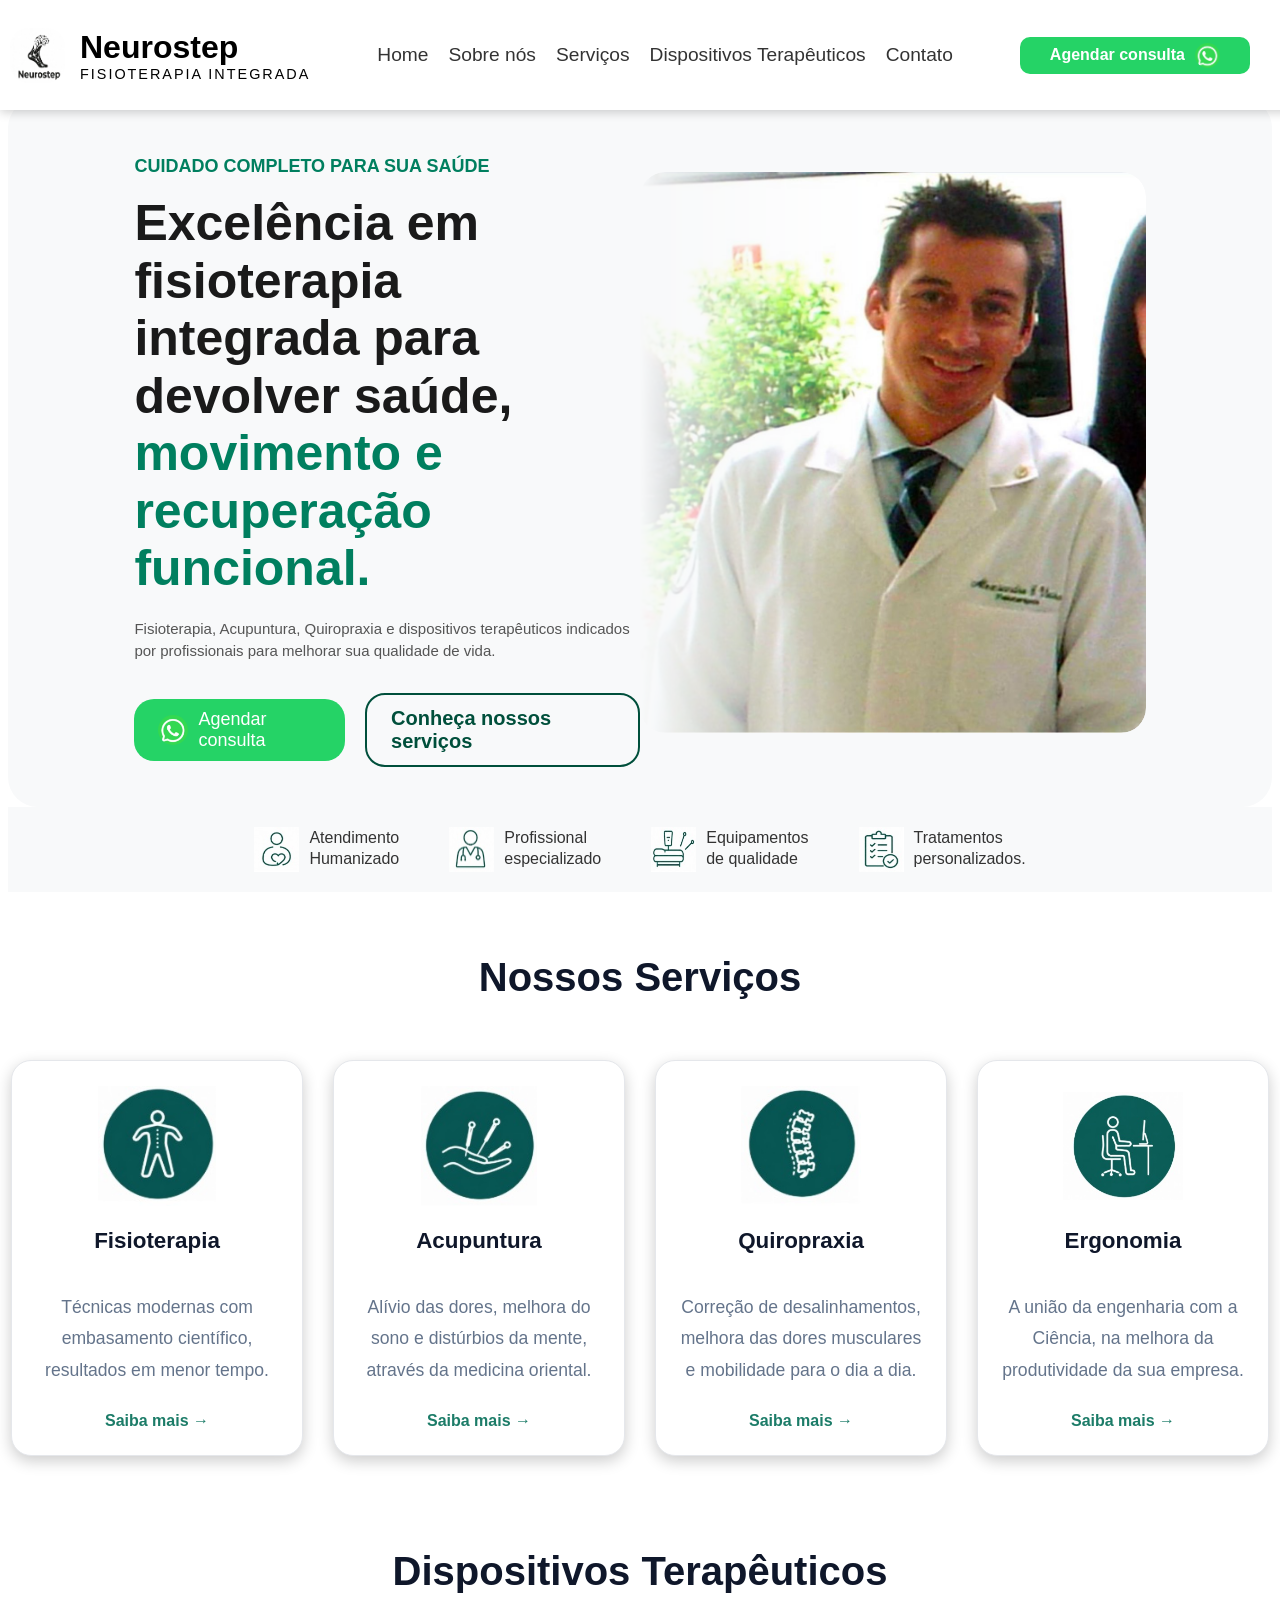
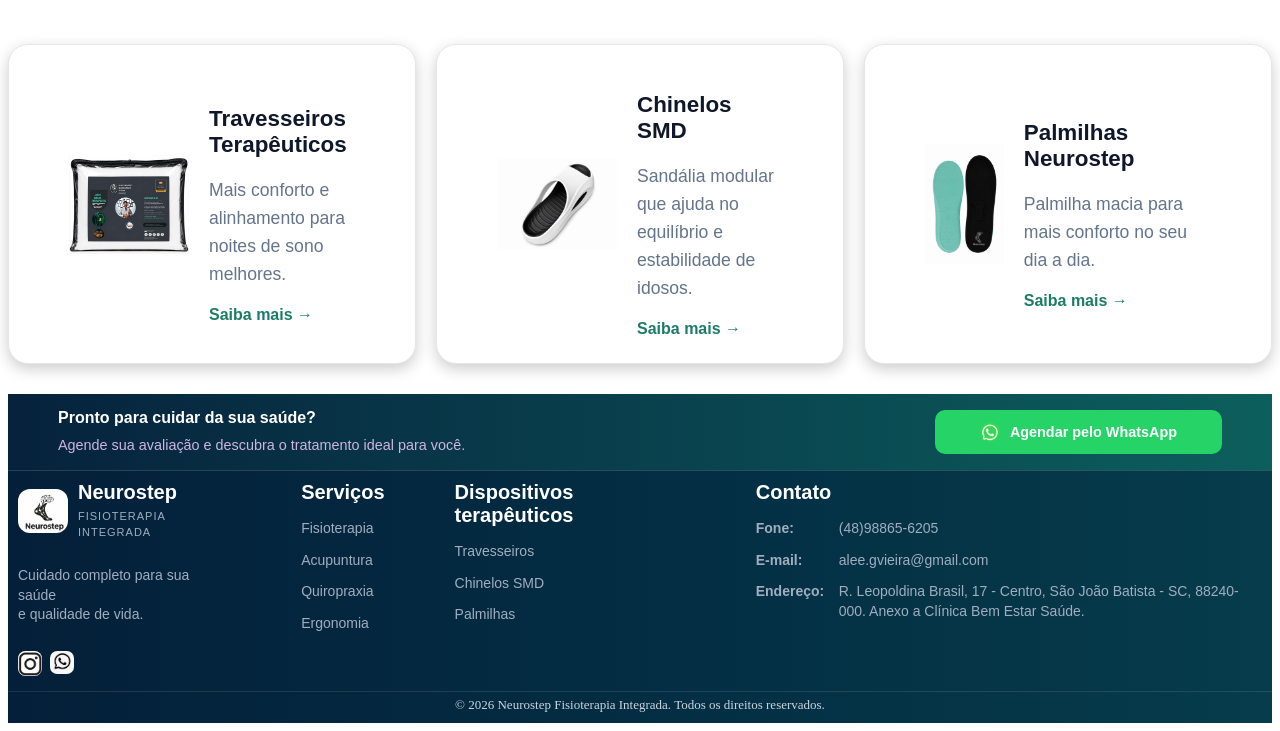
==== commit 9f58a7d8: "Finalização da pagina Fisioterapia" ====
--- a/index.html
+++ b/index.html
@@ -179,8 +179,8 @@
             </div>
             <p class="footer-descricao">Cuidado completo para sua saúde <br> e qualidade de vida.</p>
             <div class="redes-sociais">
-                <a href="#"><img src="./src/img/icones/instagran.jpg" alt="icone-instagram"></a>
-                <a href="#"><img src="./src/img/icones/whats-pto-bco.jpg" alt="icone-whatsApp"></a>
+                <a href="#" target="_blank"><img src="./src/img/icones/instagran.jpg" alt="icone-instagram"></a>
+                <a href="#" target="_blank"><img src="./src/img/icones/whats-pto-bco.jpg" alt="icone-whatsApp"></a>
             </div>
         </div>
 
--- a/src/css/style.css
+++ b/src/css/style.css
@@ -3,6 +3,7 @@
 @import url("./diferenciais.css");
 @import url("./servicos.css");
 @import url("./produtos.css");
+@import url(../css/servicos/fisioterapia.css);
 @import url("/src/css/chamada_acao.css");
 @import url("./footer.css");
 @import url("./responsive.css");
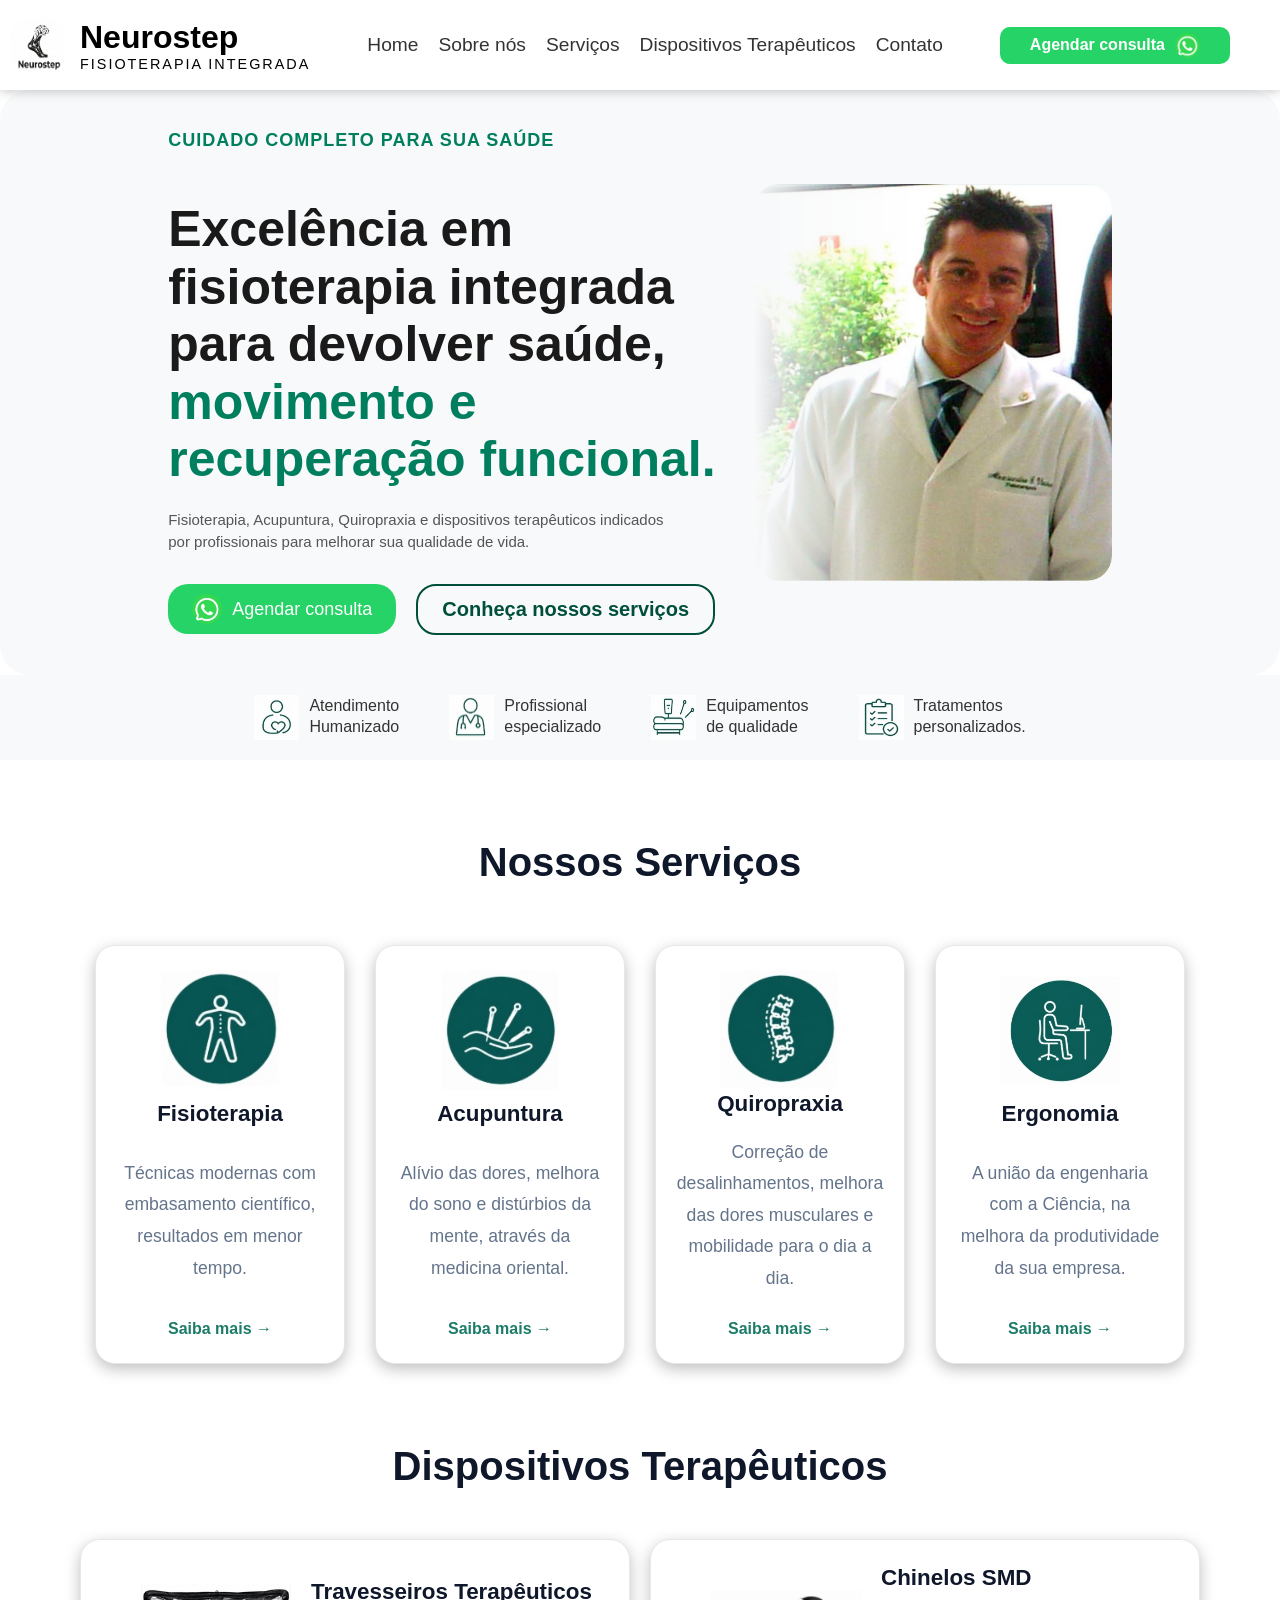
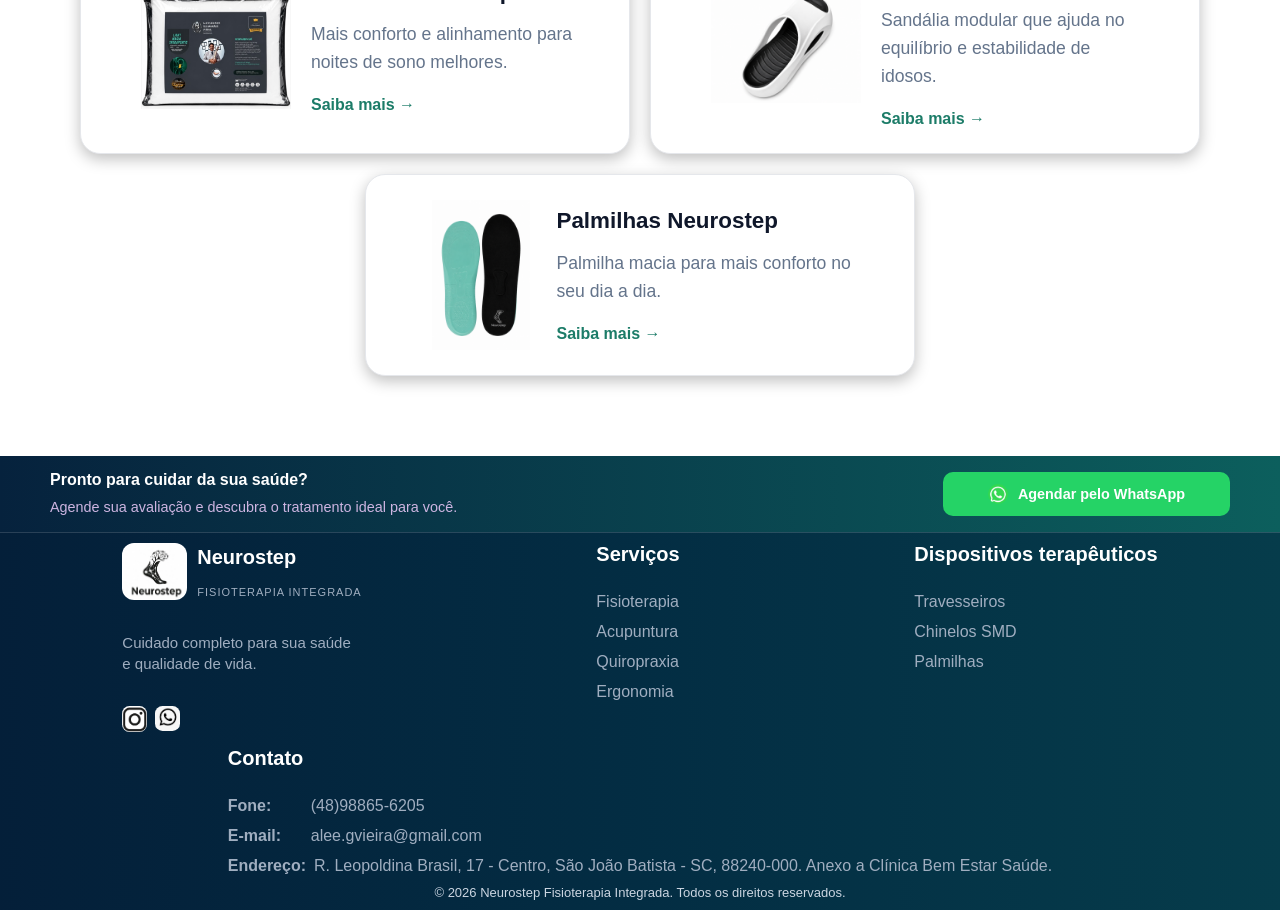
==== commit 6a9f5154: "Padroniza header e footer das páginas e finaliza página de Fisioterapia" ====
--- a/index.html
+++ b/index.html
@@ -12,23 +12,23 @@
 <body>
 
     <!--HEADER-->
-    <header class="container">
-        <section class="header-logo">
-            <img src="./src/img/logo/neurostep.jpg" alt="logo-marca">
-
-            <div class="texto-logo">
-                <h2 class="logo">Neurostep</h2>
-                <p>FISIOTERAPIA INTEGRADA</p>
-            </div>
-        </section>
-        <nav class="navbar">
+    <header class="header-container">
+        <section class="header-logo-box">
+            <img src="./src/img/logo/neurostep.jpg" alt="logo-marca" class="header-logo-img">
+
+            <div class="header-texto-logo">
+                <h2 class="header-titulo">Neurostep</h2>
+                <p class="header-subtitulo">FISIOTERAPIA INTEGRADA</p>
+            </div>
+        </section>
+        <nav class="header-navbar">
             <a href="./index.html">Home</a>
             <a href="./src/pages/sobre.html" target="_blank">Sobre nós</a>
             <a href="./src/pages/servicos.html" target="_blank">Serviços</a>
             <a href="./src/pages/produtos.html" target="_blank">Dispositivos Terapêuticos</a>
             <a href="./src/pages/contato.html" target="_blank">Contato</a>
         </nav>
-        <a href="#" class="btn-whatsapp">
+        <a href="#" class="btn-whatsapp-header">
             Agendar consulta
             <img src="./src/img/icones/whatsapp.jpg" alt="icone-whatsApp">
         </a>
@@ -55,34 +55,34 @@
                 </div>
             </div>
             <div class="banner-conteudo">
-                <img src="./src/img/banners/banner.jpeg" alt="imagem do profissional">
+                <img src="./src/img/banners/banner.jpeg" alt="imagem do profissional" class="banner-img-profissional">
             </div>
         </section>
 
         <!--DIFERENCIAIS-->
-        
-            <div class="diferenciais">
-                <div class="card-diferencial">
-                    <img src="./src/img/simbolos/atendimento.jpg" alt="simbolo-atendimento">
-                    <p>Atendimento <br>Humanizado</p>
-                </div>
-
-                <div class="card-diferencial">
-                    <img src="./src/img/simbolos/profissional.jpg" alt="simbolo-profissional">
-                    <p>Profissional <br> especializado</p>
-                </div>
-
-                <div class="card-diferencial">
-                    <img src="./src/img/simbolos/equipamento.jpg" alt="simbolo-equipamento">
-                    <p>Equipamentos <br>de qualidade</p>
-                </div>
-
-                <div class="card-diferencial">
-                    <img src="./src/img/simbolos/tratamento.jpg" alt="simbolo-tratamento">
-                    <p>Tratamentos <br> personalizados.</p>
-                </div>
-            </div>
-       
+
+        <div class="diferenciais">
+            <div class="card-diferencial">
+                <img src="./src/img/simbolos/atendimento.jpg" alt="simbolo-atendimento">
+                <p>Atendimento <br>Humanizado</p>
+            </div>
+
+            <div class="card-diferencial">
+                <img src="./src/img/simbolos/profissional.jpg" alt="simbolo-profissional">
+                <p>Profissional <br> especializado</p>
+            </div>
+
+            <div class="card-diferencial">
+                <img src="./src/img/simbolos/equipamento.jpg" alt="simbolo-equipamento">
+                <p>Equipamentos <br>de qualidade</p>
+            </div>
+
+            <div class="card-diferencial">
+                <img src="./src/img/simbolos/tratamento.jpg" alt="simbolo-tratamento">
+                <p>Tratamentos <br> personalizados.</p>
+            </div>
+        </div>
+
         <!--SERVIÇOS-->
         <section class="servicos">
             <h2>Nossos Serviços</h2>
@@ -119,6 +119,9 @@
             </div>
         </section>
 
+
+
+
         <!--PRODUTOS - Dispositivos terapêuticos-->
         <section class="produtos">
             <h2>Dispositivos Terapêuticos</h2>
@@ -127,25 +130,31 @@
                 <div class="card-produto">
                     <img src="./src/img/travesseiro/travesseiro_macio.png" alt="imagem-travesseiro">
                     <div class="produto-info">
-                        <h3>Travesseiros Terapêuticos</h3>
-                        <p>Mais conforto e alinhamento para noites de sono melhores.</p>
-                        <a href="./src/pages/produtos/travesseiros.html" target="_blank">Saiba mais →</a>
+                        <h3 class="produto-subtitulo">Travesseiros Terapêuticos</h3>
+                        <p class="produto-descricao">Mais conforto e alinhamento para noites de sono melhores.</p>
+                        <a href="./src/pages/produtos/travesseiros.html" class="produto-saiba-mais"
+                            target="_blank">Saiba mais →</a>
                     </div>
                 </div>
+
                 <div class="card-produto">
                     <img src="./src/img/chinelo_comfy/bco_direito.png" alt="Chinelo SMD terapêutico">
                     <div class="produto-info">
-                        <h3>Chinelos SMD</h3>
-                        <p>Sandália modular que ajuda no equilíbrio e estabilidade de idosos.</p>
-                        <a href="./src/pages/produtos/chinelos.html" target="_blank">Saiba mais →</a>
+                        <h3 class="produto-subtitulo">Chinelos SMD</h3>
+                        <p class="produto-descricao">Sandália modular que ajuda no equilíbrio e estabilidade de idosos.
+                        </p>
+                        <a href="./src/pages/produtos/chinelos.html" class="produto-saiba-mais" target="_blank">Saiba
+                            mais →</a>
                     </div>
                 </div>
+
                 <div class="card-produto">
                     <img src="./src/img/palmilha/palm.verde.png" alt="Palmilha Neurostep terapêutica">
                     <div class="produto-info">
-                        <h3>Palmilhas Neurostep</h3>
-                        <p>Palmilha macia para mais conforto no seu dia a dia.</p>
-                        <a href="./src/pages/produtos/palmilhas.html" target="_blank">Saiba mais →</a>
+                        <h3 class="produto-subtitulo">Palmilhas Neurostep</h3>
+                        <p class="produto-descricao">Palmilha macia para mais conforto no seu dia a dia.</p>
+                        <a href="./src/pages/produtos/palmilhas.html" class="produto-saiba-mais" target="_blank">Saiba
+                            mais →</a>
                     </div>
                 </div>
             </div>
@@ -169,16 +178,17 @@
 
     <!-- FOOTER FINALIZADO-->
     <footer class="footer-container">
-        <div class="footer-info">
-            <div class="marca">
+        <div class="footer-info-box">
+            <div class="footer-marca">
                 <img src="./src/img/logo/neurostep.jpg" alt="logo-marca">
-                <div class="logo-texto">
-                    <h3>Neurostep</h3>
-                    <p>Fisioterapia integrada</p>
-                </div>
-            </div>
+                <div class="footer-logo-texto">
+                    <h3 class="footer-titulo">Neurostep</h3>
+                    <p class="footer-descricao-marca">Fisioterapia integrada</p>
+                </div>
+            </div>
+
             <p class="footer-descricao">Cuidado completo para sua saúde <br> e qualidade de vida.</p>
-            <div class="redes-sociais">
+            <div class="footer-redes-sociais">
                 <a href="#" target="_blank"><img src="./src/img/icones/instagran.jpg" alt="icone-instagram"></a>
                 <a href="#" target="_blank"><img src="./src/img/icones/whats-pto-bco.jpg" alt="icone-whatsApp"></a>
             </div>
@@ -186,7 +196,7 @@
 
         <!--SERVICOS FINALIZADO-->
         <div class="footer-servicos">
-            <h3>Serviços</h3>
+            <h3 class="footer-servicos-titulo">Serviços</h3>
             <a href="./src/pages/servicos/fisioterapia.html" target="_blank">Fisioterapia</a>
             <a href="./src/pages/servicos/acupuntura.html" target="_blank">Acupuntura</a>
             <a href="./src/pages/servicos/quiropraxia.html" target="_blank">Quiropraxia</a>
@@ -195,37 +205,44 @@
 
         <!--PRODUTOS FINALIZADO-->
         <div class="footer-produtos">
-            <h3>Dispositivos terapêuticos</h3>
-            <div class="lista-produtos">
-                <a href="./src/pages/produtos/travesseiros.html" class="item-produto" target="_blank">Travesseiros</a>
-                <a href="./src/pages/produtos/chinelos.html" class="item-produto" target="_blank">Chinelos SMD</a>
-                <a href="./src/pages/produtos/palmilhas.html" class="item-produto" target="_blank">Palmilhas</a>
+
+            <h3 class="footer-produtos-titulo">Dispositivos terapêuticos</h3>
+
+            <div class="footer-lista-produtos">
+                <a href="./src/pages/produtos/travesseiros.html" target="_blank">Travesseiros</a>
+                <a href="./src/pages/produtos/chinelos.html" target="_blank">Chinelos
+                    SMD</a>
+                <a href="./src/pages/produtos/palmilhas.html" target="_blank">Palmilhas</a>
             </div>
         </div>
 
         <!--FINALIZADO-->
         <div class="footer-contato">
-            <h3>Contato</h3>
-            <p class="linha-contato">
-                <strong class="rotulo">Fone:</strong>
-                <span class="texto-contato">(48)98865-6205</span>
+            <h3 class="footer-contato-titulo">Contato</h3>
+
+            <p class="footer-linha-contato">
+                <strong class="footer-rotulo">Fone:</strong>
+                <span class="footer-texto-contato">(48)98865-6205</span>
             </p>
-            <p class="linha-contato">
-                <strong class="rotulo">E-mail:</strong>
-                <span class="texto-contato">alee.gvieira@gmail.com</span>
+
+            <p class="footer-linha-contato">
+                <strong class="footer-rotulo">E-mail:</strong>
+                <span class="footer-texto-contato">alee.gvieira@gmail.com</span>
             </p>
-            <p class="linha-contato">
-                <strong class="rotulo">Endereço:</strong>
-                <span class="texto-contato">R. Leopoldina Brasil, 17 - Centro, São João Batista - SC, 88240-000. Anexo a
+
+            <p class="footer-linha-contato">
+                <strong class="footer-rotulo">Endereço:</strong>
+                <span class="footer-texto-contato">R. Leopoldina Brasil, 17 - Centro, São João Batista - SC, 88240-000.
+                    Anexo a
                     Clínica Bem
                     Estar Saúde.</span>
             </p>
         </div>
-
+        <div class="footer-copy">
+            © 2026 Neurostep Fisioterapia Integrada. Todos os direitos reservados.
+        </div>
     </footer>
-    <div class="footer-copy">
-        © 2026 Neurostep Fisioterapia Integrada. Todos os direitos reservados.
-    </div>
+
 
 </body>
 
--- a/src/css/style.css
+++ b/src/css/style.css
@@ -1,9 +1,10 @@
+@import url("./reset.css");
 @import url("./header.css");
 @import url("./banner.css");
 @import url("./diferenciais.css");
 @import url("./servicos.css");
 @import url("./produtos.css");
-@import url(../css/servicos/fisioterapia.css);
+@import url("./servicos/fisioterapia.css");
 @import url("/src/css/chamada_acao.css");
 @import url("./footer.css");
 @import url("./responsive.css");
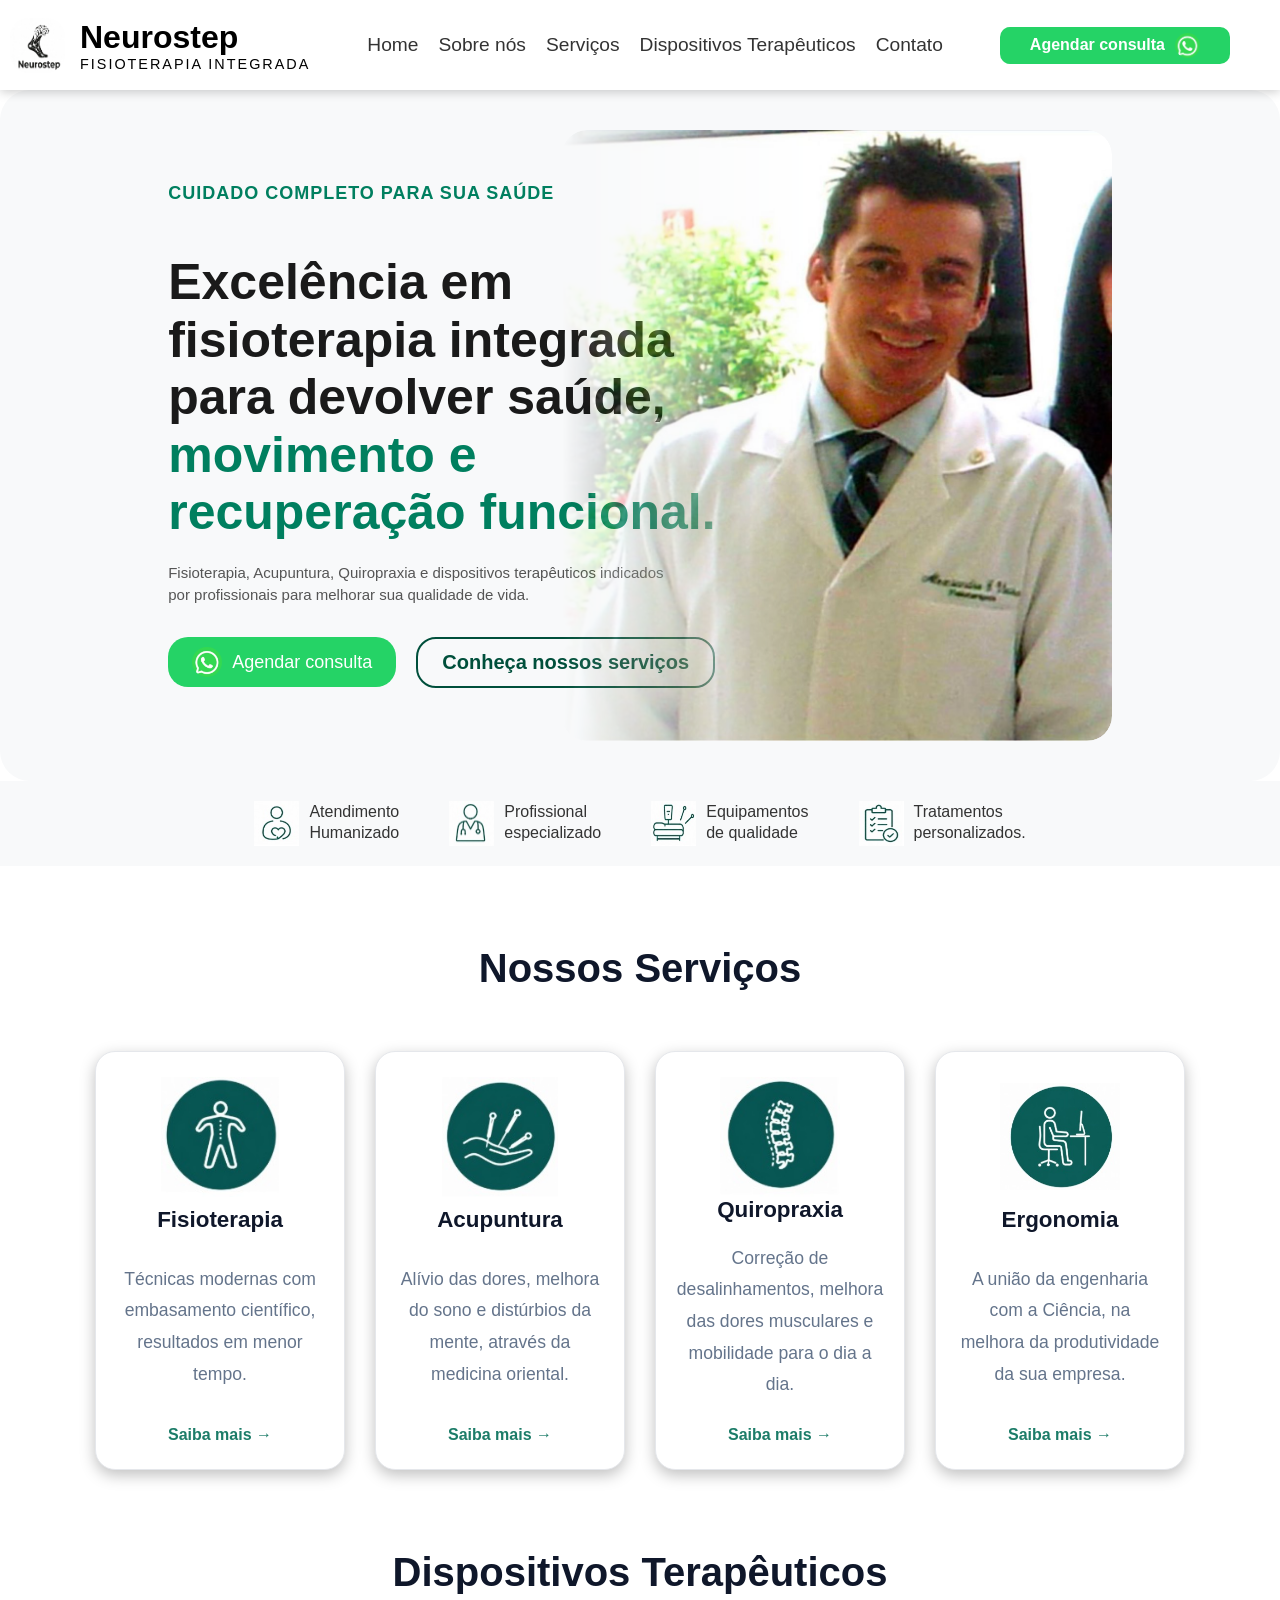
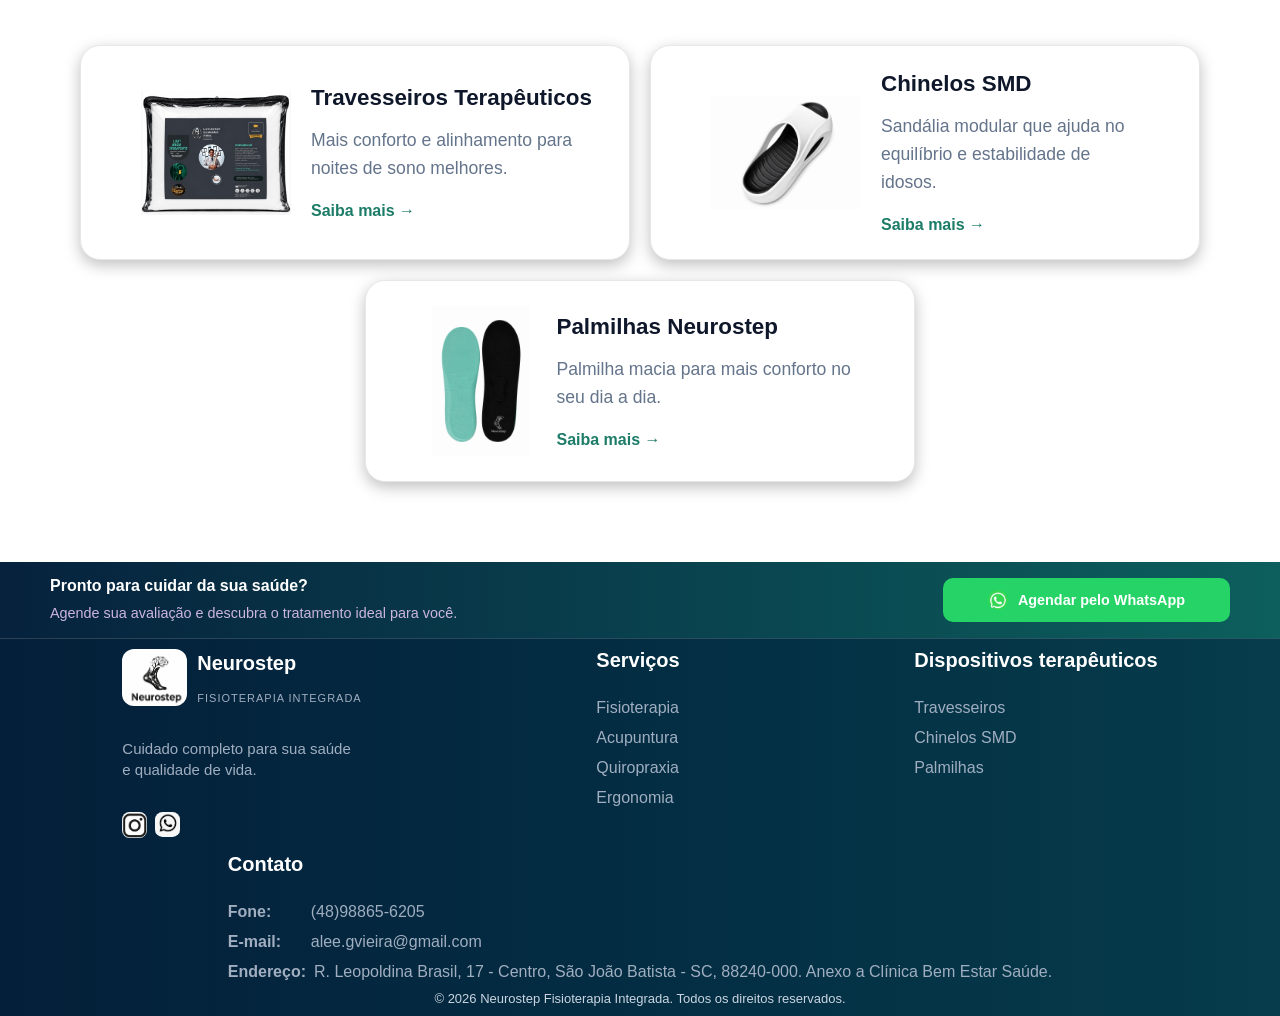
==== commit 2583555b: "Finalização da pagina Acupuntura" ====
--- a/index.html
+++ b/index.html
@@ -17,7 +17,7 @@
             <img src="./src/img/logo/neurostep.jpg" alt="logo-marca" class="header-logo-img">
 
             <div class="header-texto-logo">
-                <h2 class="header-titulo">Neurostep</h2>
+                <span class="header-titulo">Neurostep</span>
                 <p class="header-subtitulo">FISIOTERAPIA INTEGRADA</p>
             </div>
         </section>
--- a/src/css/style.css
+++ b/src/css/style.css
@@ -3,6 +3,7 @@
 @import url("./banner.css");
 @import url("./diferenciais.css");
 @import url("./servicos.css");
+@import url("../css/servicos/acupuntura.css");
 @import url("./produtos.css");
 @import url("./servicos/fisioterapia.css");
 @import url("/src/css/chamada_acao.css");
